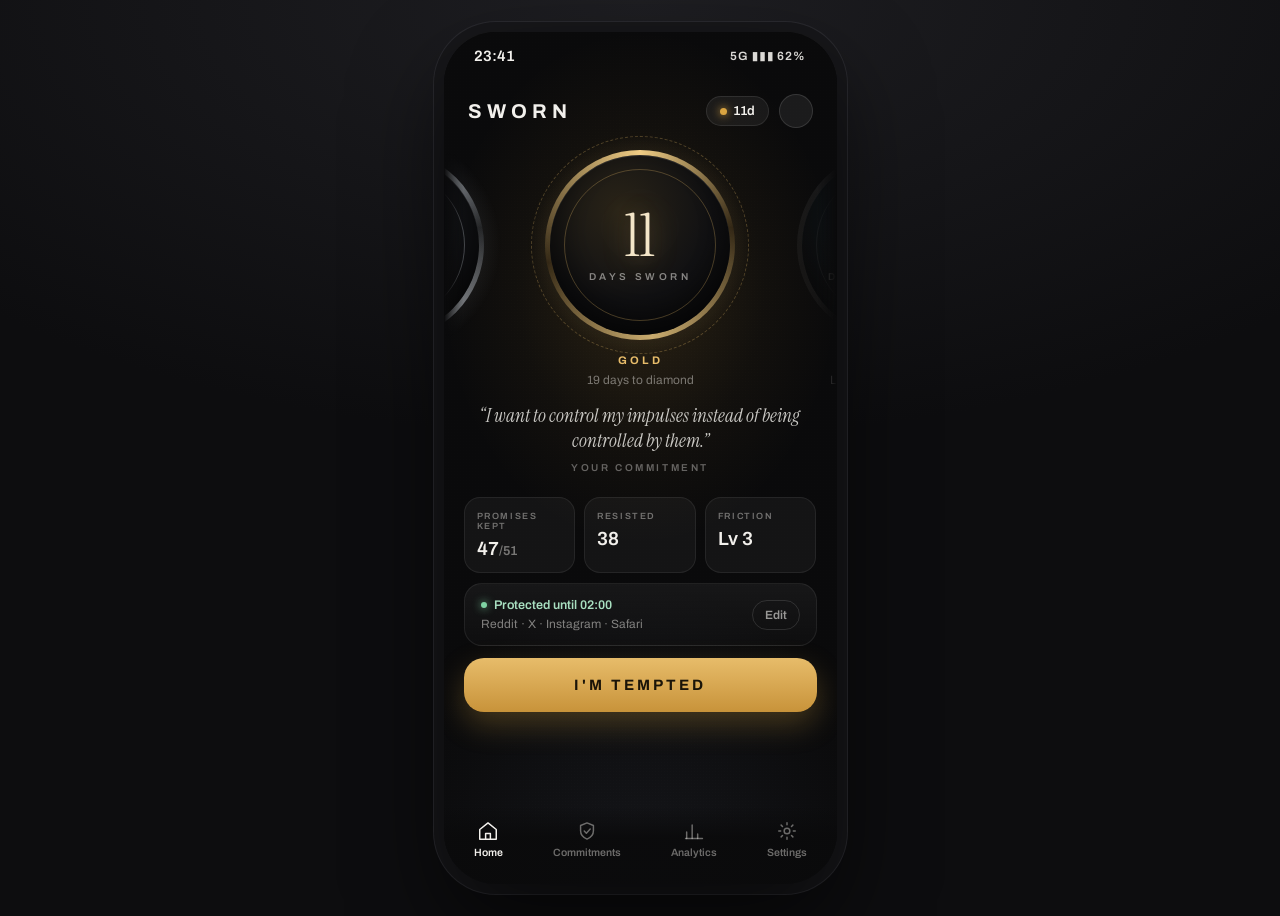
==== home.html @ b925a63e "Implement Sworn main app from Claude Design Ports "Sworn Home.dc.html" — home, commitments, analytic" ====
<!DOCTYPE html>
<html lang="en">
<head>
<meta charset="utf-8">
<meta name="viewport" content="width=device-width, initial-scale=1, viewport-fit=cover">
<title>Sworn</title>
<link rel="preconnect" href="https://fonts.googleapis.com">
<link rel="preconnect" href="https://fonts.gstatic.com" crossorigin>
<link href="https://fonts.googleapis.com/css2?family=Archivo:wght@400;500;600;700&family=Instrument+Serif:ital@0;1&display=swap" rel="stylesheet">
<link rel="stylesheet" href="styles.css">
<link rel="stylesheet" href="home.css">
</head>
<body>

<div class="stage">
  <div class="phone" id="phone">
    <div class="phone__glow" id="glow"></div>
    <div class="phone__noise"></div>

    <div class="statusbar">
      <span>23:41</span>
      <span class="statusbar__right">5G ▮▮▮ 62%</span>
    </div>

    <div id="screen"></div>
    <div id="nav"></div>
    <div id="layer"></div>
  </div>
</div>

<script src="home.js"></script>
</body>
</html>
---- styles.css ----
/* Sworn — onboarding
   Design tokens and components ported from "Sworn Onboarding.dc.html". */

:root {
  --bg: #0a0a0b;
  --ink: #f2f0ec;
  --gold: #d9a441;
  --gold-lt: #e7bc6a;
  --gold-dk: #c8933a;
  --cream: #f4e6c8;
  --on-gold: #1a1408;
  --gold-grad: linear-gradient(180deg, #e7bc6a, #c8933a);
  --serif: 'Instrument Serif', Georgia, serif;
  --line: rgba(255, 255, 255, .1);
  --surface: rgba(255, 255, 255, .042);
  --surface-bd: rgba(255, 255, 255, .075);
}

* { box-sizing: border-box; }

body {
  margin: 0;
  background: #141416;
  font-family: Archivo, system-ui, sans-serif;
  -webkit-font-smoothing: antialiased;
}

a { color: var(--gold); }
a:hover { color: var(--gold-lt); }

@keyframes rise {
  from { opacity: 0; transform: translateY(12px); }
  to   { opacity: 1; transform: none; }
}
@keyframes floaty {
  0%, 100% { transform: translateY(0); }
  50%      { transform: translateY(-10px); }
}

.anim-rise      { animation: rise .4s ease both; }
.anim-rise-fast { animation: rise .35s ease both; }

@media (prefers-reduced-motion: reduce) {
  *, *::before, *::after {
    animation-duration: .01ms !important;
    animation-iteration-count: 1 !important;
    transition-duration: .01ms !important;
  }
}

/* Selectable controls are real buttons — strip the UA chrome, keep the design. */
.opt, .age, .pickrow, .goal, .plan, .skip, .notlater,
.back-circle, .chrome__back, .slide__dot {
  font-family: inherit;
  font-size: inherit;
  color: inherit;
  margin: 0;
  -webkit-appearance: none;
  appearance: none;
  text-align: left;
}

:focus-visible {
  outline: 2px solid var(--gold-lt);
  outline-offset: 3px;
}

/* ---------------------------------------------------------------- shell */

.stage {
  min-height: 100vh;
  display: flex;
  align-items: center;
  justify-content: center;
  padding: 32px;
  background: radial-gradient(120% 80% at 50% 0%, #1e1e22 0%, #0d0d0f 60%);
}

.phone {
  position: relative;
  flex: 0 0 393px;
  width: 393px;
  height: 852px;
  border-radius: 52px;
  overflow: hidden;
  background: var(--bg);
  box-shadow: 0 40px 90px rgba(0, 0, 0, .6), 0 0 0 10px #17171a, 0 0 0 11px #2a2a2f;
  color: var(--ink);
}

.phone__glow {
  position: absolute;
  inset: 0;
  background: radial-gradient(80% 40% at 50% 0%, rgba(217, 164, 65, .13) 0%, rgba(0, 0, 0, 0) 68%), var(--bg);
}

/* On a real phone the drawn bezel is a phone inside a phone, and the fixed
   852px frame overflows the viewport — so bottom-anchored CTAs fall below the
   fold. At phone widths, drop the bezel and let the app fill the screen. */
@media (max-width: 520px) {
  .stage {
    padding: 0;
    min-height: 100dvh;
    align-items: stretch;
    background: var(--bg);
  }
  .phone {
    flex: 1 1 auto;
    width: 100%;
    height: 100dvh;
    border-radius: 0;
    box-shadow: none;
  }
}

.phone__noise {
  position: absolute;
  inset: 0;
  opacity: .5;
  background-image: radial-gradient(rgba(255, 255, 255, .14) 1px, rgba(0, 0, 0, 0) 1px);
  background-size: 3px 3px;
  mix-blend-mode: overlay;
}

.statusbar {
  position: relative;
  display: flex;
  justify-content: space-between;
  align-items: center;
  padding: 16px 30px 0;
  font-size: 15px;
  font-weight: 600;
  letter-spacing: .2px;
}

.statusbar__right {
  display: flex;
  gap: 6px;
  align-items: center;
  opacity: .9;
  font-size: 12px;
  letter-spacing: 1px;
}

/* Every screen lays itself out against the phone frame. */
.screen {
  position: absolute;
  left: 0;
  right: 0;
  bottom: 0;
}

.scroll {
  position: absolute;
  left: 0;
  right: 0;
  overflow-y: auto;
  scrollbar-width: none;
  padding: 0 22px;
}
.scroll::-webkit-scrollbar { display: none; }

/* ---------------------------------------------------------------- quiz chrome */

.chrome {
  position: relative;
  padding: 18px 22px 0;
  display: flex;
  align-items: center;
  gap: 14px;
}

.chrome__back {
  cursor: pointer;
  display: flex;
  align-items: center;
  background: none;
  border: 0;
  padding: 0;
}

.progress {
  flex: 1;
  height: 7px;
  border-radius: 99px;
  background: rgba(255, 255, 255, .07);
  border: 1px solid rgba(255, 255, 255, .06);
  overflow: hidden;
}

.progress__fill {
  height: 100%;
  border-radius: 99px;
  background: linear-gradient(90deg, var(--gold-dk), var(--gold-lt));
  box-shadow: 0 0 14px rgba(217, 164, 65, .5);
  transition: width .25s ease;
}

.lang {
  padding: 6px 11px;
  border-radius: 999px;
  background: rgba(255, 255, 255, .06);
  border: 1px solid var(--line);
  font-size: 12px;
  font-weight: 700;
  letter-spacing: 1.4px;
}

/* ---------------------------------------------------------------- shared bits */

.back-circle {
  width: 38px;
  height: 38px;
  flex: 0 0 38px;
  border-radius: 50%;
  background: rgba(255, 255, 255, .06);
  border: 1px solid var(--line);
  display: flex;
  align-items: center;
  justify-content: center;
  cursor: pointer;
}

.topbar {
  display: flex;
  align-items: center;
  gap: 14px;
}

.topbar__title {
  flex: 1;
  text-align: center;
  margin-right: 38px;
  font-weight: 700;
}

.eyebrow {
  text-align: center;
  font-size: 26px;
  font-weight: 700;
  letter-spacing: 4.6px;
  line-height: 1;
}

.serif { font-family: var(--serif); }

.cta {
  width: 100%;
  border: 0;
  cursor: pointer;
  padding: 19px;
  border-radius: 999px;
  background: var(--gold-grad);
  color: var(--on-gold);
  font-family: Archivo, sans-serif;
  font-size: 14.5px;
  font-weight: 700;
  letter-spacing: 2.8px;
}
.cta:hover { filter: brightness(1.06); }
.cta--glow { box-shadow: 0 14px 34px rgba(217, 164, 65, .28); }
.cta--muted { background: rgba(217, 164, 65, .16); color: rgba(242, 240, 236, .4); }
.cta--cream { background: var(--cream); color: var(--on-gold); }
.cta--cream:hover { filter: brightness(1.04); }

.footer-bar {
  position: absolute;
  left: 0;
  right: 0;
  bottom: 0;
  padding: 12px 22px 24px;
  background: linear-gradient(180deg, rgba(10, 10, 11, 0), rgba(10, 10, 11, .95) 40%);
}

.card {
  border-radius: 20px;
  background: var(--surface);
  border: 1px solid var(--surface-bd);
}

.field {
  width: 100%;
  display: block;
  padding: 17px 18px;
  border-radius: 16px;
  background: rgba(255, 255, 255, .045);
  border: 1px solid var(--line);
  font-family: Archivo, sans-serif;
  font-size: 15px;
  color: var(--ink);
  outline: none;
}
.field::placeholder { color: rgba(242, 240, 236, .35); }
.field:focus { border-color: rgba(217, 164, 65, .5); }

.field--pill {
  padding: 19px 22px;
  border-radius: 999px;
  background: rgba(255, 255, 255, .04);
}

.field-label {
  font-size: 12.5px;
  color: rgba(242, 240, 236, .45);
}

/* ---------------------------------------------------------------- question */

.q {
  top: 104px;
  display: flex;
  flex-direction: column;
  padding: 0 22px 26px;
}

.q__text {
  margin-top: 24px;
  text-align: center;
  font-family: var(--serif);
  font-size: 26px;
  line-height: 1.25;
  color: rgba(242, 240, 236, .9);
  text-wrap: pretty;
}

.q__options {
  margin-top: 30px;
  display: flex;
  flex-direction: column;
  gap: 12px;
}

.opt {
  display: flex;
  align-items: center;
  gap: 14px;
  padding: 14px 16px;
  border-radius: 999px;
  cursor: pointer;
  background: rgba(255, 255, 255, .045);
  border: 1px solid rgba(255, 255, 255, .09);
}
.opt:hover { filter: brightness(1.15); }

.opt__n {
  width: 30px;
  height: 30px;
  flex: 0 0 30px;
  border-radius: 50%;
  display: flex;
  align-items: center;
  justify-content: center;
  font-size: 12.5px;
  font-weight: 700;
  background: rgba(217, 164, 65, .22);
  color: var(--gold-lt);
}

.opt__label {
  font-size: 15px;
  font-weight: 500;
}

.opt.is-on {
  background: rgba(217, 164, 65, .16);
  border-color: rgba(217, 164, 65, .55);
}
.opt.is-on .opt__label { color: var(--cream); }
.opt.is-on .opt__n {
  background: var(--gold-grad);
  color: var(--on-gold);
}

.skip {
  margin-top: auto;
  width: 100%;
  text-align: center;
  font-size: 14px;
  font-weight: 600;
  color: rgba(242, 240, 236, .34);
  cursor: pointer;
  background: none;
  border: 0;
  padding: 0;
}

/* ---------------------------------------------------------------- finally */

.finally { top: 104px; display: flex; flex-direction: column; padding: 0 22px 30px; }

.ages {
  margin-top: 10px;
  display: flex;
  flex-wrap: wrap;
  gap: 10px;
}

.age {
  padding: 14px 20px;
  border-radius: 14px;
  cursor: pointer;
  font-size: 15px;
  font-weight: 600;
  background: rgba(255, 255, 255, .045);
  border: 1px solid var(--line);
  color: var(--ink);
}
.age.is-on {
  background: rgba(217, 164, 65, .18);
  border-color: rgba(217, 164, 65, .55);
  color: var(--cream);
}

/* ---------------------------------------------------------------- calculating */

.calc {
  top: 0;
  display: flex;
  flex-direction: column;
  align-items: center;
  justify-content: center;
  padding: 0 30px;
}

.ring {
  position: relative;
  width: 210px;
  height: 210px;
  margin-top: -40px;
  border-radius: 50%;
  display: flex;
  align-items: center;
  justify-content: center;
  box-shadow: 0 0 70px rgba(217, 164, 65, .25);
}

.ring__hole {
  position: absolute;
  inset: 12px;
  border-radius: 50%;
  background: var(--bg);
}

.ring__pct {
  position: relative;
  font-family: var(--serif);
  font-size: 62px;
  color: var(--cream);
}

/* ---------------------------------------------------------------- analysis */

.analysis { top: 56px; display: flex; flex-direction: column; padding: 0 22px 28px; }

.check-badge {
  border-radius: 50%;
  background: var(--gold-grad);
  display: flex;
  align-items: center;
  justify-content: center;
}

.bars {
  margin-top: 20px;
  display: flex;
  align-items: flex-end;
  justify-content: center;
  gap: 26px;
}

.bar-col {
  display: flex;
  flex-direction: column;
  align-items: center;
  gap: 10px;
}

.bar-you {
  width: 86px;
  height: 152px;
  border-radius: 16px;
  background: linear-gradient(180deg, #f0cd85, #b8802b);
  display: flex;
  justify-content: center;
  padding-top: 12px;
  font-size: 25px;
  font-weight: 700;
  color: var(--on-gold);
}

.bar-avg {
  width: 86px;
  height: 152px;
  border-radius: 16px;
  background: rgba(255, 255, 255, .05);
  border: 1px solid rgba(255, 255, 255, .08);
  display: flex;
  align-items: flex-end;
}

.bar-avg__fill {
  width: 100%;
  height: 95px;
  border-radius: 15px;
  background: rgba(217, 164, 65, .28);
  border: 1px solid rgba(217, 164, 65, .35);
  display: flex;
  justify-content: center;
  padding-top: 10px;
  font-size: 23px;
  font-weight: 700;
  color: var(--cream);
}

.bar-label { font-size: 12.5px; font-weight: 600; }
.bar-label--dim { color: rgba(242, 240, 236, .6); }

/* ---------------------------------------------------------------- symptoms */

.symptoms { top: 56px; }

.banner {
  padding: 17px;
  border-radius: 20px;
  background: var(--gold-grad);
  color: var(--on-gold);
  font-size: 15.5px;
  font-weight: 600;
  line-height: 1.35;
  text-wrap: pretty;
}

.group-name {
  margin-top: 20px;
  font-size: 13px;
  font-weight: 700;
  letter-spacing: 2.4px;
  color: rgba(242, 240, 236, .55);
}

.group-items {
  margin-top: 11px;
  display: flex;
  flex-direction: column;
  gap: 10px;
}

.pickrow {
  display: flex;
  align-items: center;
  gap: 13px;
  padding: 14px 16px;
  border-radius: 22px;
  cursor: pointer;
  background: rgba(255, 255, 255, .04);
  border: 1px solid rgba(255, 255, 255, .085);
  color: rgba(242, 240, 236, .92);
}
.pickrow.is-on {
  background: rgba(217, 164, 65, .14);
  border-color: rgba(217, 164, 65, .5);
  color: var(--cream);
}

.dot {
  width: 22px;
  height: 22px;
  flex: 0 0 22px;
  border-radius: 50%;
  border: 1.6px solid rgba(255, 255, 255, .28);
  background: transparent;
}
.pickrow.is-on .dot,
.goal.is-on .dot {
  border-color: var(--gold-lt);
  background: var(--gold-lt);
}

.pickrow__label { font-size: 14.5px; line-height: 1.3; }

/* ---------------------------------------------------------------- slides */

.slide {
  top: 52px;
  display: flex;
  flex-direction: column;
  align-items: center;
  padding: 0 26px 28px;
}

.slide__bars { display: flex; gap: 7px; align-items: center; }
.slide__bar { height: 6px; border-radius: 99px; transition: width .3s ease; }

.wordmark { font-size: 15px; font-weight: 700; letter-spacing: 6px; }

.orb {
  margin-top: 44px;
  width: 186px;
  height: 186px;
  border-radius: 50%;
  display: flex;
  align-items: center;
  justify-content: center;
  border: 1px solid rgba(217, 164, 65, .28);
  animation: floaty 6s ease-in-out infinite;
}

.orb__glyph {
  font-size: 58px;
  font-weight: 700;
  letter-spacing: -2px;
  color: rgba(244, 230, 200, .9);
}

.slide__title {
  margin-top: 44px;
  text-align: center;
  font-size: 24px;
  font-weight: 700;
  letter-spacing: 3.4px;
  line-height: 1.2;
}

.slide__body {
  margin-top: 16px;
  text-align: center;
  font-family: var(--serif);
  font-size: 20px;
  line-height: 1.4;
  color: rgba(242, 240, 236, .62);
  text-wrap: pretty;
}

.press {
  margin-top: 22px;
  display: flex;
  gap: 18px;
  align-items: center;
  font-size: 12px;
  font-weight: 700;
  letter-spacing: 1.6px;
  color: rgba(242, 240, 236, .4);
}

.slide__dots { margin-top: auto; display: flex; gap: 8px; }
.slide__dot { width: 8px; height: 8px; border-radius: 50%; cursor: pointer; border: 0; padding: 0; }

/* ---------------------------------------------------------------- goals */

.goals { top: 56px; }

.goal {
  display: flex;
  align-items: center;
  gap: 14px;
  padding: 16px;
  border-radius: 22px;
  cursor: pointer;
  background: rgba(255, 255, 255, .035);
  border: 1px solid rgba(255, 255, 255, .08);
}
.goal.is-on { border-color: rgba(217, 164, 65, .4); }

.goal__icon {
  width: 36px;
  height: 36px;
  flex: 0 0 36px;
  border-radius: 50%;
  border: 1px solid rgba(255, 255, 255, .14);
}

.goal__label { flex: 1; font-size: 15px; font-weight: 600; line-height: 1.25; }

.goal .dot { width: 24px; height: 24px; flex: 0 0 24px; border-color: rgba(255, 255, 255, .25); }

/* ---------------------------------------------------------------- benefits */

.benefits { top: 56px; }

.quote-head {
  margin-top: 18px;
  display: flex;
  align-items: center;
  gap: 12px;
}

.avatar {
  width: 44px;
  height: 44px;
  border-radius: 50%;
  background: radial-gradient(circle at 38% 30%, #2a2418, #111113);
  border: 1px solid rgba(217, 164, 65, .4);
}

/* ---------------------------------------------------------------- path */

.path { top: 56px; display: flex; flex-direction: column; padding: 0 22px 28px; }

.legend {
  margin-top: 12px;
  display: flex;
  justify-content: center;
  gap: 20px;
  font-size: 13.5px;
  font-weight: 600;
}
.legend span { display: flex; align-items: center; gap: 7px; }
.legend .swatch { width: 8px; height: 8px; border-radius: 50%; }
.legend .dim { color: rgba(242, 240, 236, .5); }

/* ---------------------------------------------------------------- rating */

.rating { top: 56px; display: flex; flex-direction: column; padding: 0 22px 28px; }

.stars { display: flex; justify-content: center; gap: 6px; }

.facepile { display: flex; }
.facepile div {
  width: 30px;
  height: 30px;
  border-radius: 50%;
  border: 1.5px solid var(--bg);
}
.facepile div + div { margin-left: -10px; }

.reviews {
  margin-top: 22px;
  display: grid;
  grid-template-columns: 1fr 1fr;
  gap: 11px;
}

.review {
  padding: 14px;
  border-radius: 18px;
  background: var(--surface);
  border: 1px solid var(--surface-bd);
}

.review__initial {
  width: 26px;
  height: 26px;
  border-radius: 50%;
  background: rgba(217, 164, 65, .2);
  border: 1px solid rgba(217, 164, 65, .3);
  display: flex;
  align-items: center;
  justify-content: center;
  font-size: 11px;
  font-weight: 700;
  color: var(--gold-lt);
}

/* ---------------------------------------------------------------- referral / notify */

.referral { top: 56px; display: flex; flex-direction: column; padding: 0 22px 28px; }

.notify {
  top: 56px;
  display: flex;
  flex-direction: column;
  align-items: center;
  padding: 0 26px 28px;
}

.notlater {
  margin-top: 16px;
  font-size: 14px;
  font-weight: 600;
  color: rgba(242, 240, 236, .38);
  cursor: pointer;
  background: none;
  border: 0;
  padding: 0;
}

/* ---------------------------------------------------------------- plan ready */

.ready__bg {
  position: absolute;
  inset: 0;
  background: radial-gradient(90% 55% at 50% 12%, rgba(217, 164, 65, .22) 0%, rgba(10, 10, 11, .97) 62%), var(--bg);
}

.ready {
  top: 56px;
  display: flex;
  flex-direction: column;
  align-items: center;
  padding: 0 26px 26px;
}

.date-pill {
  margin-top: 14px;
  padding: 15px 34px;
  border-radius: 999px;
  background: var(--cream);
  color: var(--on-gold);
  font-size: 21px;
  font-weight: 700;
}

.rule { margin-top: 30px; width: 120px; height: 1px; background: rgba(255, 255, 255, .14); }

/* ---------------------------------------------------------------- paywall */

.paywall { top: 44px; }

.planday {
  padding: 16px 18px;
  border-radius: 20px;
  background: rgba(255, 255, 255, .04);
  border: 1px solid rgba(217, 164, 65, .28);
  box-shadow: 0 0 22px rgba(217, 164, 65, .09);
}

.sheet {
  position: absolute;
  left: 0;
  right: 0;
  bottom: 0;
  height: 342px;
  border-radius: 30px 30px 0 0;
  background: #f6f2ea;
  color: #141310;
  padding: 22px 22px 24px;
  box-shadow: 0 -20px 50px rgba(0, 0, 0, .5);
}

.sale {
  margin-top: 14px;
  padding: 12px 16px;
  border-radius: 14px;
  background: rgba(200, 147, 58, .12);
  display: flex;
  align-items: center;
  justify-content: space-between;
  font-size: 13.5px;
  font-weight: 700;
  color: #8a5f1c;
}

.plan {
  margin-top: 11px;
  padding: 15px 16px;
  border-radius: 16px;
  cursor: pointer;
  display: flex;
  align-items: center;
  justify-content: space-between;
  background: #fff;
  border: 1.6px solid #e2dcd0;
}
.plan.is-on { border-color: #8a5f1c; }

.plan__radio {
  width: 22px;
  height: 22px;
  border-radius: 50%;
  border: 1.6px solid #c4bdaf;
  display: flex;
  align-items: center;
  justify-content: center;
}
.plan__radio i {
  width: 11px;
  height: 11px;
  border-radius: 50%;
  background: transparent;
}
.plan.is-on .plan__radio { border-color: #8a5f1c; }
.plan.is-on .plan__radio i { background: #8a5f1c; }

.plan__note { margin-top: 2px; font-size: 12px; color: #7c766c; }

.cta--dark {
  background: linear-gradient(180deg, #2a2418, #141310);
  color: var(--cream);
  padding: 18px;
  font-size: 14.5px;
  letter-spacing: 2.4px;
}
.cta--dark:hover { filter: brightness(1.12); }
---- home.css ----
/* Sworn — main app (home, commitments, analytics, settings).
   Ported from the Claude Design source "Sworn Home.dc.html".
   Shares tokens and the phone frame with styles.css. */

@keyframes sealbreath {
  0%, 100% { transform: scale(1); opacity: .85; }
  50%      { transform: scale(1.06); opacity: 1; }
}
@keyframes sealspin { to { transform: rotate(360deg); } }

/* Buttons used as rows/tiles — strip UA chrome, keep the design. */
.navbtn, .seal-card, .oath__head, .switch, .fab, .rangetab,
.row, .night, .sheet__cancel, .oath-break, .ghost {
  font-family: inherit;
  font-size: inherit;
  color: inherit;
  margin: 0;
  -webkit-appearance: none;
  appearance: none;
  text-align: left;
}

/* Each tab paints its own ambient backdrop. */
.phone__glow[data-tab="home"] {
  background:
    radial-gradient(70% 42% at 50% 30%, rgba(217, 164, 65, .16) 0%, rgba(217, 164, 65, .04) 45%, rgba(0, 0, 0, 0) 72%),
    radial-gradient(90% 50% at 50% 100%, rgba(120, 130, 160, .10) 0%, rgba(0, 0, 0, 0) 70%),
    var(--bg);
}
.phone__glow[data-tab="analytics"] {
  background:
    radial-gradient(70% 34% at 50% 6%, rgba(217, 164, 65, .13) 0%, rgba(217, 164, 65, .03) 48%, rgba(0, 0, 0, 0) 74%),
    radial-gradient(90% 50% at 50% 100%, rgba(120, 130, 160, .09) 0%, rgba(0, 0, 0, 0) 70%),
    var(--bg);
}
.phone__glow[data-tab="commitments"] {
  background: radial-gradient(70% 34% at 50% 4%, rgba(217, 164, 65, .13) 0%, rgba(217, 164, 65, .03) 48%, rgba(0, 0, 0, 0) 74%), var(--bg);
}
.phone__glow[data-tab="settings"] {
  background: radial-gradient(70% 30% at 50% 2%, rgba(217, 164, 65, .11) 0%, rgba(0, 0, 0, 0) 70%), var(--bg);
}

/* ---------------------------------------------------------------- bottom nav */

.nav {
  position: absolute;
  left: 0;
  right: 0;
  bottom: 0;
  padding: 14px 30px 26px;
  display: flex;
  justify-content: space-between;
  background: linear-gradient(180deg, rgba(10, 10, 11, 0), rgba(10, 10, 11, .92) 40%);
  z-index: 2;
}

.navbtn {
  display: flex;
  flex-direction: column;
  align-items: center;
  gap: 5px;
  font-size: 10.5px;
  font-weight: 600;
  color: rgba(242, 240, 236, .42);
  background: none;
  border: 0;
  padding: 0;
  cursor: pointer;
}
.navbtn.is-on { color: var(--ink); }

/* ---------------------------------------------------------------- home header */

.apphead {
  position: relative;
  display: flex;
  justify-content: space-between;
  align-items: center;
  padding: 18px 24px 0;
}

.apphead__mark { font-size: 20px; font-weight: 700; letter-spacing: 5px; }

.streak {
  display: flex;
  align-items: center;
  gap: 6px;
  padding: 7px 13px;
  border-radius: 999px;
  background: rgba(255, 255, 255, .06);
  border: 1px solid rgba(255, 255, 255, .09);
  font-size: 13px;
  font-weight: 600;
}
.streak i {
  width: 7px;
  height: 7px;
  border-radius: 50%;
  background: var(--gold);
  box-shadow: 0 0 8px var(--gold);
}

.avatar-sm {
  width: 34px;
  height: 34px;
  border-radius: 50%;
  background: rgba(255, 255, 255, .07);
  border: 1px solid rgba(255, 255, 255, .12);
}

/* ---------------------------------------------------------------- seal carousel */

.rail-wrap {
  position: relative;
  margin-top: -8px;
  mask-image: linear-gradient(90deg, rgba(0, 0, 0, 0) 0%, #000 5%, #000 95%, rgba(0, 0, 0, 0) 100%);
  -webkit-mask-image: linear-gradient(90deg, rgba(0, 0, 0, 0) 0%, #000 5%, #000 95%, rgba(0, 0, 0, 0) 100%);
}

.rail {
  display: flex;
  overflow-x: auto;
  scroll-snap-type: x mandatory;
  scrollbar-width: none;
  padding: 30px 18% 2px;
}
.rail::-webkit-scrollbar { display: none; }

.seal-card {
  flex: 0 0 100%;
  scroll-snap-align: center;
  display: flex;
  flex-direction: column;
  align-items: center;
  background: none;
  border: 0;
  padding: 0;
  cursor: pointer;
}

.seal {
  position: relative;
  width: 190px;
  height: 190px;
  display: flex;
  align-items: center;
  justify-content: center;
}

.seal__glow {
  position: absolute;
  inset: -22px;
  border-radius: 50%;
  animation: sealbreath 5.5s ease-in-out infinite;
}

.seal__ring {
  position: absolute;
  inset: 0;
  border-radius: 50%;
  filter: blur(.4px);
}

.seal__orbit {
  position: absolute;
  inset: -14px;
  border-radius: 50%;
  border: 1px dashed;
}

.seal__core {
  position: absolute;
  inset: 5px;
  border-radius: 50%;
  box-shadow: inset 0 1px 0 rgba(255, 255, 255, .10), inset 0 -18px 40px rgba(0, 0, 0, .7);
}

.seal__facets {
  position: absolute;
  inset: 14px;
  border-radius: 50%;
  background: conic-gradient(from 20deg, rgba(255, 255, 255, .14), rgba(255, 255, 255, 0) 18%, rgba(255, 255, 255, .12) 36%, rgba(255, 255, 255, 0) 54%, rgba(255, 255, 255, .14) 72%, rgba(255, 255, 255, 0) 90%);
  mix-blend-mode: screen;
}

.seal__hairline {
  position: absolute;
  inset: 19px;
  border-radius: 50%;
  border: 1px solid;
}

.seal__rainbow {
  position: absolute;
  inset: -40px;
  border-radius: 50%;
  background: conic-gradient(from 0deg, #ff5f6d, #ffc371, #7ee8a1, #5fd0ff, #a98bff, #ff5f6d);
  filter: blur(26px);
  opacity: .5;
  animation: sealspin 14s linear infinite;
}

.seal__label { position: relative; text-align: center; }

.seal__big {
  font-family: var(--serif);
  font-size: 60px;
  line-height: .9;
}

.seal__caption {
  margin-top: 8px;
  font-size: 10px;
  letter-spacing: 3.4px;
  color: rgba(242, 240, 236, .52);
  font-weight: 600;
}

.seal__name {
  margin-top: 14px;
  font-size: 11px;
  letter-spacing: 3px;
  font-weight: 700;
}

.seal__sub { margin-top: 7px; font-size: 12px; color: rgba(242, 240, 236, .45); }

.vow {
  margin-top: 14px;
  padding: 0 30px;
  font-family: var(--serif);
  font-style: italic;
  font-size: 19px;
  color: rgba(242, 240, 236, .82);
  text-align: center;
  text-wrap: pretty;
}

.vow__label {
  margin-top: 9px;
  font-size: 10px;
  letter-spacing: 2.6px;
  color: rgba(242, 240, 236, .38);
  font-weight: 600;
  text-align: center;
}

/* ---------------------------------------------------------------- home body */

.metrics {
  position: relative;
  margin: 24px 20px 0;
  display: grid;
  grid-template-columns: 1fr 1fr 1fr;
  gap: 9px;
}

.metric {
  padding: 13px 12px;
  border-radius: 16px;
  background: rgba(255, 255, 255, .045);
  border: 1px solid var(--surface-bd);
}

.metric__label {
  font-size: 9px;
  letter-spacing: 1.6px;
  color: rgba(242, 240, 236, .42);
  font-weight: 600;
}

.metric__value { margin-top: 7px; font-size: 19px; font-weight: 600; }
.metric__value small { font-size: 13px; color: rgba(242, 240, 236, .45); }

.shield {
  position: relative;
  margin: 10px 20px 0;
  padding: 14px 16px;
  border-radius: 18px;
  background: linear-gradient(180deg, rgba(255, 255, 255, .055), rgba(255, 255, 255, .02));
  border: 1px solid var(--surface-bd);
  display: flex;
  align-items: center;
  justify-content: space-between;
  gap: 12px;
}

.shield__on {
  display: flex;
  align-items: center;
  gap: 7px;
  font-size: 12.5px;
  font-weight: 600;
  color: #a8dfc0;
}
.shield__on i {
  width: 6px;
  height: 6px;
  border-radius: 50%;
  background: #7fd3a3;
  box-shadow: 0 0 8px #7fd3a3;
}

.shield__apps { margin-top: 5px; font-size: 12px; color: rgba(242, 240, 236, .5); }

.ghost {
  font-size: 12px;
  font-weight: 600;
  color: rgba(242, 240, 236, .6);
  padding: 7px 12px;
  border-radius: 999px;
  border: 1px solid rgba(255, 255, 255, .12);
  background: none;
  cursor: pointer;
}

.tempted {
  width: 100%;
  border: 0;
  cursor: pointer;
  padding: 19px;
  border-radius: 20px;
  background: var(--gold-grad);
  color: var(--on-gold);
  font-family: Archivo, sans-serif;
  font-size: 15px;
  font-weight: 700;
  letter-spacing: 3px;
  box-shadow: 0 12px 30px rgba(217, 164, 65, .28);
}
.tempted:hover { filter: brightness(1.06); }
.tempted:active { transform: translateY(1px); }

/* ---------------------------------------------------------------- intervention */

.intervene {
  position: absolute;
  inset: 0;
  background: radial-gradient(90% 55% at 50% 22%, #1a1712 0%, #08080a 65%);
  display: flex;
  flex-direction: column;
  align-items: center;
  padding: 74px 30px 34px;
  animation: rise .35s ease both;
  z-index: 5;
}

.intervene__eyebrow {
  font-size: 10px;
  letter-spacing: 3.4px;
  color: rgba(242, 240, 236, .45);
  font-weight: 600;
}

.count {
  position: relative;
  width: 168px;
  height: 168px;
  border-radius: 50%;
  display: flex;
  align-items: center;
  justify-content: center;
  box-shadow: 0 0 60px rgba(217, 164, 65, .22);
}
.count__hole { position: absolute; inset: 7px; border-radius: 50%; background: var(--bg); }
.count__n { position: relative; font-family: var(--serif); font-size: 62px; color: var(--cream); }

.phase {
  margin-top: 34px;
  font-size: 13px;
  letter-spacing: 2.4px;
  font-weight: 600;
  color: var(--gold);
}

.phase__body {
  margin-top: 14px;
  font-family: var(--serif);
  font-size: 26px;
  line-height: 1.28;
  text-align: center;
  color: var(--ink);
  text-wrap: pretty;
}

/* ---------------------------------------------------------------- analytics */

.page-head {
  position: relative;
  display: flex;
  justify-content: space-between;
  align-items: flex-end;
  padding: 20px 24px 0;
}

.eyebrow-sm {
  font-size: 10px;
  letter-spacing: 3.2px;
  color: rgba(242, 240, 236, .4);
  font-weight: 600;
}

.page-title {
  margin-top: 7px;
  font-family: var(--serif);
  font-size: 31px;
  line-height: 1;
}

.ranges {
  position: relative;
  margin: 18px 20px 0;
  display: grid;
  grid-template-columns: repeat(4, 1fr);
  gap: 4px;
  padding: 4px;
  border-radius: 14px;
  background: rgba(255, 255, 255, .05);
  border: 1px solid var(--surface-bd);
  font-size: 12px;
  font-weight: 600;
}

.rangetab {
  padding: 9px 0;
  text-align: center;
  border-radius: 10px;
  cursor: pointer;
  background: transparent;
  border: 0;
  color: rgba(242, 240, 236, .5);
}
.rangetab.is-on { background: rgba(217, 164, 65, .9); color: var(--on-gold); }

.panel {
  position: relative;
  margin: 14px 20px 0;
  padding: 18px 18px 12px;
  border-radius: 22px;
  background: linear-gradient(180deg, rgba(255, 255, 255, .055), rgba(255, 255, 255, .018));
  border: 1px solid rgba(255, 255, 255, .08);
}

.hero-pct {
  font-family: var(--serif);
  font-size: 46px;
  line-height: .9;
  color: var(--cream);
}
.hero-pct small { font-size: 24px; }

.delta { font-size: 12px; font-weight: 600; color: #7fd3a3; }

.chart { display: flex; align-items: flex-end; height: 96px; }
.chart div { flex: 1; border-radius: 3px; }

.hours { display: flex; align-items: flex-end; gap: 3px; height: 54px; }
.hours div { flex: 1; border-radius: 2px; }

.hour-axis {
  margin-top: 9px;
  display: flex;
  justify-content: space-between;
  font-size: 9.5px;
  color: rgba(242, 240, 236, .32);
  letter-spacing: 1px;
  font-weight: 600;
}

.card-flat {
  position: relative;
  margin: 12px 20px 0;
  padding: 16px 18px;
  border-radius: 20px;
  background: rgba(255, 255, 255, .04);
  border: 1px solid var(--surface-bd);
}

.trigger {
  display: flex;
  align-items: center;
  gap: 12px;
  padding: 13px 0;
  border-bottom: 1px solid rgba(255, 255, 255, .055);
}
.trigger:last-child { border-bottom: 0; }

.trigger__icon {
  width: 30px;
  height: 30px;
  border-radius: 9px;
  background: rgba(217, 164, 65, .14);
  border: 1px solid rgba(217, 164, 65, .22);
}

.trigger__bar {
  margin-top: 3px;
  height: 4px;
  border-radius: 99px;
  background: rgba(255, 255, 255, .07);
}
.trigger__bar i { display: block; height: 4px; border-radius: 99px; background: var(--gold); }

/* ---------------------------------------------------------------- commitments */

.big-title {
  font-family: var(--serif);
  font-size: 38px;
  line-height: 1;
}

.nextlock {
  position: relative;
  margin: 20px 20px 0;
  padding: 22px 20px 0;
  border-radius: 22px;
  background: linear-gradient(180deg, rgba(217, 164, 65, .12), rgba(255, 255, 255, .03));
  border: 1px solid rgba(217, 164, 65, .22);
}

.nextlock__time {
  margin-top: 10px;
  text-align: center;
  font-family: var(--serif);
  font-size: 56px;
  line-height: 1;
  color: var(--cream);
  text-shadow: 0 2px 24px rgba(217, 164, 65, .3);
}

.nextlock__foot {
  margin-top: 18px;
  padding: 16px 2px;
  border-top: 1px solid rgba(255, 255, 255, .09);
  display: flex;
  align-items: center;
  gap: 13px;
}

.oath {
  position: relative;
  margin: 14px 20px 0;
  border-radius: 22px;
  background: rgba(255, 255, 255, .045);
  border: 1px solid var(--surface-bd);
  overflow: hidden;
}

.oath__head {
  width: 100%;
  padding: 15px 18px;
  display: flex;
  align-items: center;
  justify-content: space-between;
  border: 0;
  border-bottom: 1px solid rgba(255, 255, 255, .07);
  background: none;
  cursor: pointer;
  font-size: 14px;
  font-weight: 600;
}

.oath__body {
  padding: 15px 18px 17px;
  display: flex;
  align-items: flex-end;
  justify-content: space-between;
}

.oath__time {
  margin-top: 5px;
  font-family: var(--serif);
  font-size: 34px;
  line-height: 1;
}

.switch {
  width: 52px;
  height: 30px;
  flex: 0 0 52px;
  border-radius: 999px;
  cursor: pointer;
  padding: 3px;
  display: flex;
  justify-content: flex-start;
  background: rgba(255, 255, 255, .07);
  border: 1px solid rgba(255, 255, 255, .12);
}
.switch i {
  width: 24px;
  height: 24px;
  border-radius: 50%;
  background: rgba(242, 240, 236, .55);
}
.switch.is-on {
  justify-content: flex-end;
  background: var(--gold-grad);
  border-color: rgba(217, 164, 65, .5);
}
.switch.is-on i { background: var(--on-gold); }

.fab {
  position: absolute;
  right: 22px;
  bottom: 104px;
  width: 60px;
  height: 60px;
  border-radius: 50%;
  display: flex;
  align-items: center;
  justify-content: center;
  cursor: pointer;
  background: var(--gold-grad);
  box-shadow: 0 14px 32px rgba(217, 164, 65, .32);
  border: 0;
  padding: 0;
  z-index: 3;
}

/* ---------------------------------------------------------------- oath sheet */

.scrim { position: absolute; inset: 0; background: rgba(6, 6, 7, .62); z-index: 5; }

.sheet-full {
  position: absolute;
  left: 0;
  right: 0;
  top: 38px;
  bottom: 0;
  border-radius: 34px 34px 0 0;
  background: #111114;
  border-top: 1px solid var(--line);
  padding: 18px 20px;
  overflow-y: auto;
  scrollbar-width: none;
  animation: rise .3s ease both;
  z-index: 6;
}
.sheet-full::-webkit-scrollbar { display: none; }

.sheet__bar { display: flex; align-items: center; justify-content: space-between; }
.sheet__title { font-size: 14.5px; font-weight: 700; letter-spacing: .3px; }

.sheet__cancel {
  padding: 9px 17px;
  border-radius: 999px;
  cursor: pointer;
  background: rgba(255, 255, 255, .07);
  border: 1px solid rgba(255, 255, 255, .12);
  font-size: 13px;
  font-weight: 600;
  color: rgba(242, 240, 236, .8);
}

.tile {
  padding: 17px 18px;
  border-radius: 18px;
  background: rgba(255, 255, 255, .05);
  border: 1px solid rgba(255, 255, 255, .08);
  font-size: 14.5px;
}

.tile--row {
  display: flex;
  align-items: center;
  justify-content: space-between;
}

.tile__value {
  display: flex;
  align-items: center;
  gap: 8px;
  font-size: 14.5px;
  color: rgba(242, 240, 236, .55);
}
.tile__value span { color: rgba(242, 240, 236, .35); }

.nights { margin-top: 14px; display: flex; justify-content: space-between; gap: 6px; }

.night {
  width: 38px;
  height: 38px;
  border-radius: 50%;
  display: flex;
  align-items: center;
  justify-content: center;
  cursor: pointer;
  font-size: 12.5px;
  font-weight: 700;
  background: transparent;
  border: 1px solid rgba(255, 255, 255, .16);
  color: rgba(242, 240, 236, .5);
  padding: 0;
}
.night.is-on {
  background: rgba(217, 164, 65, .92);
  border-color: rgba(217, 164, 65, .92);
  color: var(--on-gold);
}

.oath-break {
  margin-top: 22px;
  width: 100%;
  padding: 17px;
  border-radius: 18px;
  background: rgba(214, 84, 74, .12);
  border: 1px solid rgba(214, 84, 74, .28);
  text-align: center;
  font-size: 14px;
  font-weight: 600;
  color: #e88178;
  cursor: pointer;
}

/* ---------------------------------------------------------------- settings */

.account {
  margin: 20px 20px 0;
  padding: 16px 18px;
  border-radius: 22px;
  background: linear-gradient(180deg, rgba(217, 164, 65, .12), rgba(255, 255, 255, .03));
  border: 1px solid rgba(217, 164, 65, .22);
  display: flex;
  align-items: center;
  gap: 14px;
  cursor: pointer;
  width: calc(100% - 40px);
}

.account__ring {
  width: 52px;
  height: 52px;
  flex: 0 0 52px;
  border-radius: 50%;
  background: radial-gradient(circle at 38% 30%, #2a2418 0%, #121214 70%);
  border: 1px solid rgba(217, 164, 65, .35);
  display: flex;
  align-items: center;
  justify-content: center;
}

.group-label {
  margin: 26px 26px 0;
  font-size: 9.5px;
  letter-spacing: 2.4px;
  color: rgba(242, 240, 236, .34);
  font-weight: 600;
}

.group {
  margin: 12px 20px 0;
  border-radius: 20px;
  background: var(--surface);
  border: 1px solid rgba(255, 255, 255, .07);
  overflow: hidden;
}

.row {
  width: 100%;
  padding: 16px 18px;
  display: flex;
  align-items: center;
  justify-content: space-between;
  cursor: pointer;
  border: 0;
  border-bottom: 1px solid rgba(255, 255, 255, .065);
  background: none;
}
.row:last-child { border-bottom: 0; }

.row__left { display: flex; align-items: center; gap: 13px; }
.row__name { font-size: 14.5px; font-weight: 600; }

.row__value {
  display: flex;
  align-items: center;
  gap: 9px;
  font-size: 13.5px;
  color: rgba(242, 240, 236, .48);
}
.chev { color: rgba(242, 240, 236, .3); font-size: 17px; }
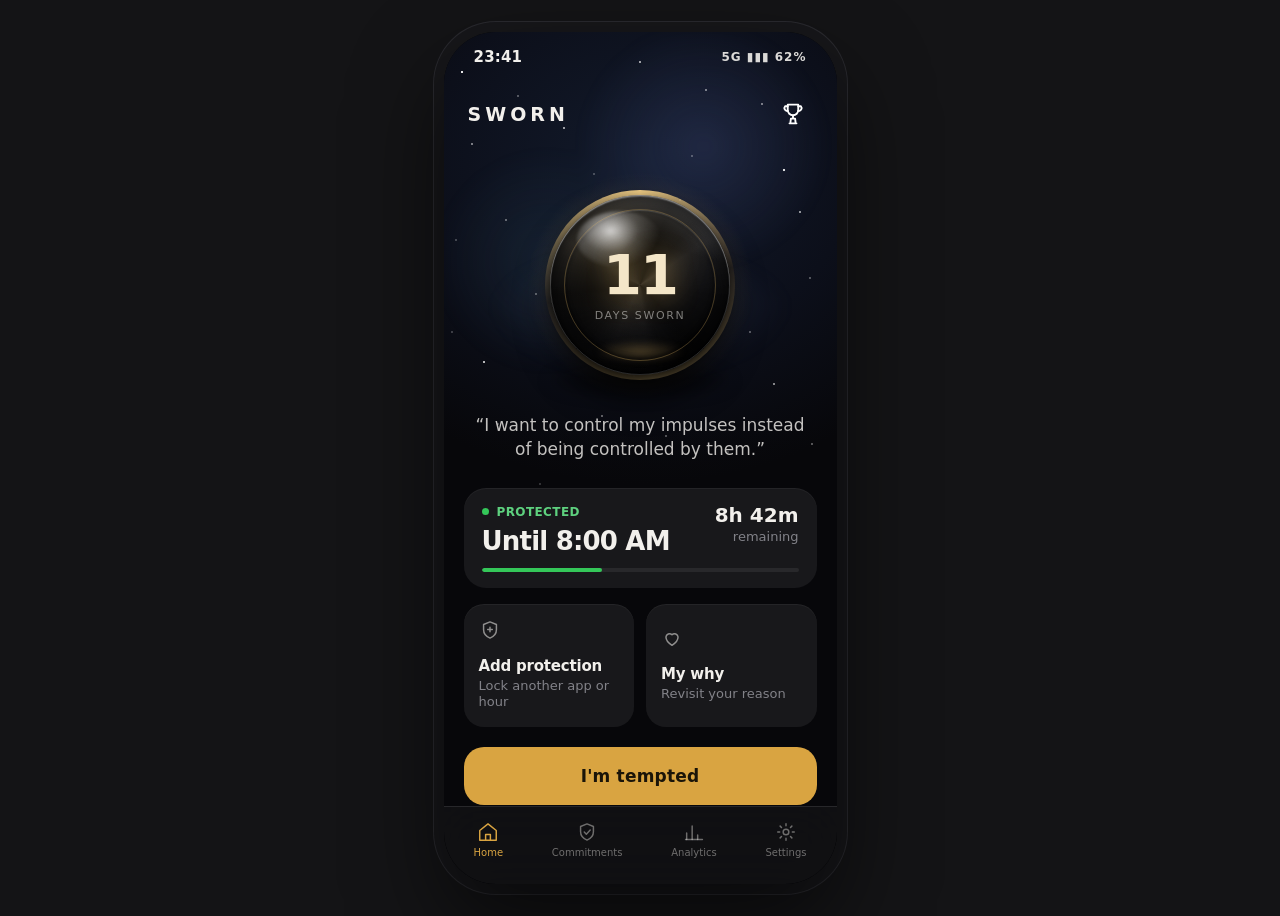
==== commit a0071666: "Update main app to the revised Claude Design Re-imports "Sworn Home.dc.html" after the design change" ====
--- a/home.html
+++ b/home.html
@@ -4,9 +4,6 @@
 <meta charset="utf-8">
 <meta name="viewport" content="width=device-width, initial-scale=1, viewport-fit=cover">
 <title>Sworn</title>
-<link rel="preconnect" href="https://fonts.googleapis.com">
-<link rel="preconnect" href="https://fonts.gstatic.com" crossorigin>
-<link href="https://fonts.googleapis.com/css2?family=Archivo:wght@400;500;600;700&family=Instrument+Serif:ital@0;1&display=swap" rel="stylesheet">
 <link rel="stylesheet" href="styles.css">
 <link rel="stylesheet" href="home.css">
 </head>
@@ -14,8 +11,7 @@
 
 <div class="stage">
   <div class="phone" id="phone">
-    <div class="phone__glow" id="glow"></div>
-    <div class="phone__noise"></div>
+    <div id="backdrop"></div>
 
     <div class="statusbar">
       <span>23:41</span>
--- a/home.css
+++ b/home.css
@@ -1,16 +1,36 @@
-/* Sworn — main app (home, commitments, analytics, settings).
+/* Sworn — main app (home, commitments, analytics, settings, achievements).
    Ported from the Claude Design source "Sworn Home.dc.html".
-   Shares tokens and the phone frame with styles.css. */
+   Shares the stage/phone frame with styles.css; everything else is local. */
+
+:root {
+  --sf: -apple-system, 'SF Pro Text', 'Helvetica Neue', system-ui, sans-serif;
+  --space: #07070a;
+  --card: #18181b;
+  --card-hi: #1d1d21;
+  --chip: #26262a;
+  --chip-2: #222226;
+  --sheet: #1c1c1e;
+  --hair: rgba(255, 255, 255, .09);
+  --green: #34c759;
+  --green-tx: #5ed17f;
+  --label: rgba(235, 235, 245, .5);
+  --label-dim: rgba(235, 235, 245, .45);
+  --label-faint: rgba(235, 235, 245, .32);
+}
+
+/* v2 drops the web fonts for the system stack. */
+body { font-family: var(--sf); }
+.stage { background: #141416; }
+.phone { color: var(--ink); }
 
 @keyframes sealbreath {
   0%, 100% { transform: scale(1); opacity: .85; }
   50%      { transform: scale(1.06); opacity: 1; }
 }
-@keyframes sealspin { to { transform: rotate(360deg); } }
-
-/* Buttons used as rows/tiles — strip UA chrome, keep the design. */
-.navbtn, .seal-card, .oath__head, .switch, .fab, .rangetab,
-.row, .night, .sheet__cancel, .oath-break, .ghost {
+
+/* Rows and tiles are buttons — strip UA chrome, keep the design. */
+.navbtn, .card, .tile, .row, .night, .rangetab, .switch, .icon-btn,
+.pill-btn, .sheet-btn, .oath__head, .seal-btn {
   font-family: inherit;
   font-size: inherit;
   color: inherit;
@@ -20,27 +40,118 @@
   text-align: left;
 }
 
-/* Each tab paints its own ambient backdrop. */
-.phone__glow[data-tab="home"] {
+/* ---------------------------------------------------------------- backdrop */
+
+#backdrop { position: absolute; inset: 0; }
+
+.bd-flat { position: absolute; inset: 0; background: var(--bg); }
+.bd-base { position: absolute; inset: 0; background: var(--space); }
+
+.bd-nebula {
+  position: absolute;
+  left: 0;
+  right: 0;
+  top: 0;
+  height: 520px;
+  background: radial-gradient(120% 78% at 50% 26%, #121a2b 0%, #0c0f1a 45%, #07070a 78%);
+}
+
+.bd-clouds {
+  position: absolute;
+  left: 0;
+  right: 0;
+  top: 0;
+  height: 520px;
   background:
-    radial-gradient(70% 42% at 50% 30%, rgba(217, 164, 65, .16) 0%, rgba(217, 164, 65, .04) 45%, rgba(0, 0, 0, 0) 72%),
-    radial-gradient(90% 50% at 50% 100%, rgba(120, 130, 160, .10) 0%, rgba(0, 0, 0, 0) 70%),
-    var(--bg);
-}
-.phone__glow[data-tab="analytics"] {
-  background:
-    radial-gradient(70% 34% at 50% 6%, rgba(217, 164, 65, .13) 0%, rgba(217, 164, 65, .03) 48%, rgba(0, 0, 0, 0) 74%),
-    radial-gradient(90% 50% at 50% 100%, rgba(120, 130, 160, .09) 0%, rgba(0, 0, 0, 0) 70%),
-    var(--bg);
-}
-.phone__glow[data-tab="commitments"] {
-  background: radial-gradient(70% 34% at 50% 4%, rgba(217, 164, 65, .13) 0%, rgba(217, 164, 65, .03) 48%, rgba(0, 0, 0, 0) 74%), var(--bg);
-}
-.phone__glow[data-tab="settings"] {
-  background: radial-gradient(70% 30% at 50% 2%, rgba(217, 164, 65, .11) 0%, rgba(0, 0, 0, 0) 70%), var(--bg);
-}
-
-/* ---------------------------------------------------------------- bottom nav */
+    radial-gradient(46% 34% at 66% 22%, rgba(94, 110, 180, .2) 0%, rgba(0, 0, 0, 0) 70%),
+    radial-gradient(40% 30% at 26% 44%, rgba(70, 120, 150, .14) 0%, rgba(0, 0, 0, 0) 72%);
+  filter: blur(6px);
+}
+
+.bd-stars-a, .bd-stars-b {
+  position: absolute;
+  left: 0;
+  right: 0;
+  top: 0;
+  height: 520px;
+  background-repeat: no-repeat;
+}
+
+.bd-stars-a {
+  background-image:
+    radial-gradient(1.4px 1.4px at 18px 40px, rgba(255,255,255,.9) 50%, rgba(0,0,0,0)),
+    radial-gradient(1.2px 1.2px at 120px 96px, rgba(255,255,255,.7) 50%, rgba(0,0,0,0)),
+    radial-gradient(1px 1px at 262px 58px, rgba(255,255,255,.75) 50%, rgba(0,0,0,0)),
+    radial-gradient(1.6px 1.6px at 340px 138px, rgba(255,255,255,.85) 50%, rgba(0,0,0,0)),
+    radial-gradient(1px 1px at 62px 188px, rgba(255,255,255,.6) 50%, rgba(0,0,0,0)),
+    radial-gradient(1.3px 1.3px at 208px 232px, rgba(255,255,255,.7) 50%, rgba(0,0,0,0)),
+    radial-gradient(1px 1px at 306px 300px, rgba(255,255,255,.55) 50%, rgba(0,0,0,0)),
+    radial-gradient(1.5px 1.5px at 40px 330px, rgba(255,255,255,.7) 50%, rgba(0,0,0,0)),
+    radial-gradient(1.1px 1.1px at 158px 384px, rgba(255,255,255,.5) 50%, rgba(0,0,0,0)),
+    radial-gradient(1px 1px at 284px 420px, rgba(255,255,255,.45) 50%, rgba(0,0,0,0)),
+    radial-gradient(1.2px 1.2px at 96px 452px, rgba(255,255,255,.4) 50%, rgba(0,0,0,0)),
+    radial-gradient(1px 1px at 366px 246px, rgba(255,255,255,.5) 50%, rgba(0,0,0,0));
+}
+
+.bd-stars-b {
+  background-image:
+    radial-gradient(1px 1px at 74px 64px, rgba(255,255,255,.5) 50%, rgba(0,0,0,0)),
+    radial-gradient(1.3px 1.3px at 196px 30px, rgba(255,255,255,.65) 50%, rgba(0,0,0,0)),
+    radial-gradient(1px 1px at 248px 124px, rgba(255,255,255,.45) 50%, rgba(0,0,0,0)),
+    radial-gradient(1.1px 1.1px at 318px 72px, rgba(255,255,255,.6) 50%, rgba(0,0,0,0)),
+    radial-gradient(1.2px 1.2px at 28px 112px, rgba(255,255,255,.55) 50%, rgba(0,0,0,0)),
+    radial-gradient(1px 1px at 150px 142px, rgba(255,255,255,.4) 50%, rgba(0,0,0,0)),
+    radial-gradient(1.3px 1.3px at 356px 180px, rgba(255,255,255,.6) 50%, rgba(0,0,0,0)),
+    radial-gradient(1.1px 1.1px at 92px 262px, rgba(255,255,255,.5) 50%, rgba(0,0,0,0)),
+    radial-gradient(1px 1px at 236px 168px, rgba(255,255,255,.42) 50%, rgba(0,0,0,0)),
+    radial-gradient(1.4px 1.4px at 276px 214px, rgba(255,255,255,.7) 50%, rgba(0,0,0,0)),
+    radial-gradient(1px 1px at 12px 208px, rgba(255,255,255,.38) 50%, rgba(0,0,0,0)),
+    radial-gradient(1.2px 1.2px at 132px 300px, rgba(255,255,255,.5) 50%, rgba(0,0,0,0)),
+    radial-gradient(1px 1px at 190px 344px, rgba(255,255,255,.4) 50%, rgba(0,0,0,0)),
+    radial-gradient(1.3px 1.3px at 330px 352px, rgba(255,255,255,.55) 50%, rgba(0,0,0,0)),
+    radial-gradient(1px 1px at 54px 392px, rgba(255,255,255,.42) 50%, rgba(0,0,0,0)),
+    radial-gradient(1.1px 1.1px at 222px 404px, rgba(255,255,255,.45) 50%, rgba(0,0,0,0)),
+    radial-gradient(1px 1px at 300px 464px, rgba(255,255,255,.35) 50%, rgba(0,0,0,0)),
+    radial-gradient(1px 1px at 120px 412px, rgba(255,255,255,.4) 50%, rgba(0,0,0,0)),
+    radial-gradient(1.2px 1.2px at 368px 412px, rgba(255,255,255,.45) 50%, rgba(0,0,0,0)),
+    radial-gradient(1px 1px at 8px 300px, rgba(255,255,255,.35) 50%, rgba(0,0,0,0));
+}
+
+.bd-fade {
+  position: absolute;
+  left: 0;
+  right: 0;
+  top: 390px;
+  height: 170px;
+  background: linear-gradient(180deg, rgba(7, 7, 10, 0) 0%, #07070a 78%);
+}
+
+.bd-ach {
+  position: absolute;
+  inset: 0;
+  background: radial-gradient(120% 60% at 50% 8%, #121a2b 0%, #0c0f1a 42%, #07070a 74%);
+}
+
+.bd-ach-stars {
+  position: absolute;
+  inset: 0;
+  background-repeat: no-repeat;
+  background-image:
+    radial-gradient(1.4px 1.4px at 24px 60px, rgba(255,255,255,.85) 50%, rgba(0,0,0,0)),
+    radial-gradient(1.1px 1.1px at 142px 132px, rgba(255,255,255,.6) 50%, rgba(0,0,0,0)),
+    radial-gradient(1px 1px at 286px 84px, rgba(255,255,255,.7) 50%, rgba(0,0,0,0)),
+    radial-gradient(1.5px 1.5px at 352px 210px, rgba(255,255,255,.75) 50%, rgba(0,0,0,0)),
+    radial-gradient(1px 1px at 66px 256px, rgba(255,255,255,.5) 50%, rgba(0,0,0,0)),
+    radial-gradient(1.3px 1.3px at 214px 320px, rgba(255,255,255,.6) 50%, rgba(0,0,0,0)),
+    radial-gradient(1px 1px at 318px 420px, rgba(255,255,255,.45) 50%, rgba(0,0,0,0)),
+    radial-gradient(1.4px 1.4px at 38px 470px, rgba(255,255,255,.6) 50%, rgba(0,0,0,0)),
+    radial-gradient(1px 1px at 168px 540px, rgba(255,255,255,.4) 50%, rgba(0,0,0,0)),
+    radial-gradient(1.2px 1.2px at 296px 620px, rgba(255,255,255,.5) 50%, rgba(0,0,0,0)),
+    radial-gradient(1px 1px at 92px 660px, rgba(255,255,255,.36) 50%, rgba(0,0,0,0)),
+    radial-gradient(1.3px 1.3px at 356px 730px, rgba(255,255,255,.45) 50%, rgba(0,0,0,0));
+}
+
+/* ---------------------------------------------------------------- nav */
 
 .nav {
   position: absolute;
@@ -50,7 +161,10 @@
   padding: 14px 30px 26px;
   display: flex;
   justify-content: space-between;
-  background: linear-gradient(180deg, rgba(10, 10, 11, 0), rgba(10, 10, 11, .92) 40%);
+  background: rgba(18, 18, 20, .86);
+  backdrop-filter: blur(20px);
+  -webkit-backdrop-filter: blur(20px);
+  border-top: .5px solid rgba(255, 255, 255, .1);
   z-index: 2;
 }
 
@@ -58,18 +172,68 @@
   display: flex;
   flex-direction: column;
   align-items: center;
-  gap: 5px;
-  font-size: 10.5px;
-  font-weight: 600;
+  gap: 4px;
+  font-size: 10px;
+  font-weight: 500;
   color: rgba(242, 240, 236, .42);
   background: none;
   border: 0;
   padding: 0;
   cursor: pointer;
 }
-.navbtn.is-on { color: var(--ink); }
-
-/* ---------------------------------------------------------------- home header */
+.navbtn.is-on { color: var(--gold); }
+
+/* ---------------------------------------------------------------- surfaces */
+
+.card {
+  display: block;
+  width: 100%;
+  border: 0;
+  border-radius: 20px;
+  background: var(--card);
+  box-shadow: inset 0 1px 0 rgba(255, 255, 255, .05);
+  cursor: pointer;
+}
+.card:hover { background: var(--card-hi); }
+
+.card--static { cursor: default; }
+.card--static:hover { background: var(--card); }
+
+.icon-btn {
+  display: flex;
+  align-items: center;
+  justify-content: center;
+  background: none;
+  border: 0;
+  padding: 0;
+  cursor: pointer;
+}
+
+.round-btn {
+  width: 34px;
+  height: 34px;
+  flex: 0 0 34px;
+  border-radius: 50%;
+  background: var(--chip);
+  display: flex;
+  align-items: center;
+  justify-content: center;
+  cursor: pointer;
+  border: 0;
+  padding: 0;
+}
+.round-btn:hover { background: rgba(217, 164, 65, .26); }
+
+.page-title {
+  font-size: 24px;
+  font-weight: 700;
+  letter-spacing: 4.4px;
+  line-height: 1;
+}
+
+.hair { border-bottom: .5px solid var(--hair); }
+
+/* ---------------------------------------------------------------- home */
 
 .apphead {
   position: relative;
@@ -79,63 +243,15 @@
   padding: 18px 24px 0;
 }
 
-.apphead__mark { font-size: 20px; font-weight: 700; letter-spacing: 5px; }
-
-.streak {
-  display: flex;
-  align-items: center;
-  gap: 6px;
-  padding: 7px 13px;
-  border-radius: 999px;
-  background: rgba(255, 255, 255, .06);
-  border: 1px solid rgba(255, 255, 255, .09);
-  font-size: 13px;
-  font-weight: 600;
-}
-.streak i {
-  width: 7px;
-  height: 7px;
-  border-radius: 50%;
-  background: var(--gold);
-  box-shadow: 0 0 8px var(--gold);
-}
-
-.avatar-sm {
-  width: 34px;
-  height: 34px;
-  border-radius: 50%;
-  background: rgba(255, 255, 255, .07);
-  border: 1px solid rgba(255, 255, 255, .12);
-}
-
-/* ---------------------------------------------------------------- seal carousel */
-
-.rail-wrap {
+.apphead__mark { font-size: 19px; font-weight: 700; letter-spacing: 4px; }
+
+.seal-wrap {
   position: relative;
-  margin-top: -8px;
-  mask-image: linear-gradient(90deg, rgba(0, 0, 0, 0) 0%, #000 5%, #000 95%, rgba(0, 0, 0, 0) 100%);
-  -webkit-mask-image: linear-gradient(90deg, rgba(0, 0, 0, 0) 0%, #000 5%, #000 95%, rgba(0, 0, 0, 0) 100%);
-}
-
-.rail {
-  display: flex;
-  overflow-x: auto;
-  scroll-snap-type: x mandatory;
-  scrollbar-width: none;
-  padding: 30px 18% 2px;
-}
-.rail::-webkit-scrollbar { display: none; }
-
-.seal-card {
-  flex: 0 0 100%;
-  scroll-snap-align: center;
+  margin-top: 26px;
+  padding-top: 30px;
   display: flex;
   flex-direction: column;
   align-items: center;
-  background: none;
-  border: 0;
-  padding: 0;
-  cursor: pointer;
 }
 
 .seal {
@@ -147,6 +263,31 @@
   justify-content: center;
 }
 
+/* Ambient halo and ground shadow sit behind the sphere. */
+.seal__ambient {
+  position: absolute;
+  left: 50%;
+  top: 66px;
+  width: 300px;
+  height: 120px;
+  transform: translateX(-50%);
+  border-radius: 50%;
+  background: radial-gradient(ellipse at 50% 40%, rgba(120, 140, 190, .16) 0%, rgba(0, 0, 0, 0) 70%);
+  filter: blur(10px);
+}
+
+.seal__ground {
+  position: absolute;
+  left: 50%;
+  top: 174px;
+  width: 186px;
+  height: 34px;
+  transform: translateX(-50%);
+  border-radius: 50%;
+  background: radial-gradient(ellipse at 50% 50%, rgba(0, 0, 0, .72) 0%, rgba(0, 0, 0, .3) 52%, rgba(0, 0, 0, 0) 76%);
+  filter: blur(7px);
+}
+
 .seal__glow {
   position: absolute;
   inset: -22px;
@@ -154,32 +295,74 @@
   animation: sealbreath 5.5s ease-in-out infinite;
 }
 
-.seal__ring {
-  position: absolute;
-  inset: 0;
-  border-radius: 50%;
-  filter: blur(.4px);
-}
-
-.seal__orbit {
-  position: absolute;
-  inset: -14px;
-  border-radius: 50%;
-  border: 1px dashed;
-}
+.seal__ring { position: absolute; inset: 0; border-radius: 50%; filter: blur(.4px); }
 
 .seal__core {
   position: absolute;
   inset: 5px;
   border-radius: 50%;
-  box-shadow: inset 0 1px 0 rgba(255, 255, 255, .10), inset 0 -18px 40px rgba(0, 0, 0, .7);
+  box-shadow:
+    inset 0 2px 1px rgba(255, 255, 255, .34),
+    inset 0 -2px 2px rgba(0, 0, 0, .9),
+    inset 0 -30px 48px rgba(0, 0, 0, .8),
+    inset 12px 16px 30px rgba(255, 255, 255, .07),
+    0 22px 34px rgba(0, 0, 0, .72),
+    0 4px 10px rgba(0, 0, 0, .6);
+}
+
+.seal__spec {
+  position: absolute;
+  left: 17%;
+  top: 11%;
+  width: 44%;
+  height: 30%;
+  border-radius: 50%;
+  background: radial-gradient(ellipse at 40% 35%, rgba(255, 255, 255, .78) 0%, rgba(255, 255, 255, .2) 40%, rgba(255, 255, 255, 0) 70%);
+  filter: blur(1.5px);
+}
+
+.seal__conic {
+  position: absolute;
+  inset: 6px;
+  border-radius: 50%;
+  background: conic-gradient(from 205deg,
+    rgba(255,255,255,.26) 0deg, rgba(255,255,255,.02) 26deg, rgba(0,0,0,.34) 58deg,
+    rgba(255,255,255,.16) 96deg, rgba(255,255,255,.02) 132deg, rgba(0,0,0,.4) 176deg,
+    rgba(255,255,255,.3) 212deg, rgba(255,255,255,.03) 250deg, rgba(0,0,0,.36) 292deg,
+    rgba(255,255,255,.2) 330deg, rgba(255,255,255,.26) 360deg);
+  mix-blend-mode: soft-light;
+}
+
+.seal__shade {
+  position: absolute;
+  inset: 6px;
+  border-radius: 50%;
+  background: linear-gradient(196deg, rgba(255, 255, 255, .2) 0%, rgba(255, 255, 255, 0) 30%, rgba(0, 0, 0, 0) 58%, rgba(0, 0, 0, .5) 100%);
+}
+
+.seal__rim {
+  position: absolute;
+  inset: 5px;
+  border-radius: 50%;
+  border: 1px solid rgba(255, 255, 255, .16);
+  box-shadow: inset 0 0 14px rgba(0, 0, 0, .5);
+}
+
+.seal__underglow {
+  position: absolute;
+  left: 26%;
+  right: 26%;
+  bottom: 9%;
+  height: 12%;
+  border-radius: 50%;
+  filter: blur(3px);
 }
 
 .seal__facets {
   position: absolute;
   inset: 14px;
   border-radius: 50%;
-  background: conic-gradient(from 20deg, rgba(255, 255, 255, .14), rgba(255, 255, 255, 0) 18%, rgba(255, 255, 255, .12) 36%, rgba(255, 255, 255, 0) 54%, rgba(255, 255, 255, .14) 72%, rgba(255, 255, 255, 0) 90%);
+  background: conic-gradient(from 20deg, rgba(255,255,255,.14), rgba(255,255,255,0) 18%, rgba(255,255,255,.12) 36%, rgba(255,255,255,0) 54%, rgba(255,255,255,.14) 72%, rgba(255,255,255,0) 90%);
   mix-blend-mode: screen;
 }
 
@@ -188,131 +371,91 @@
   inset: 19px;
   border-radius: 50%;
   border: 1px solid;
-}
-
-.seal__rainbow {
-  position: absolute;
-  inset: -40px;
-  border-radius: 50%;
-  background: conic-gradient(from 0deg, #ff5f6d, #ffc371, #7ee8a1, #5fd0ff, #a98bff, #ff5f6d);
-  filter: blur(26px);
-  opacity: .5;
-  animation: sealspin 14s linear infinite;
+  box-shadow: inset 0 1px 1px rgba(255, 255, 255, .14), inset 0 -2px 4px rgba(0, 0, 0, .5);
 }
 
 .seal__label { position: relative; text-align: center; }
 
 .seal__big {
-  font-family: var(--serif);
-  font-size: 60px;
-  line-height: .9;
+  display: block;
+  font-size: 56px;
+  font-weight: 600;
+  letter-spacing: -2px;
+  line-height: .95;
 }
 
 .seal__caption {
+  display: block;
   margin-top: 8px;
-  font-size: 10px;
-  letter-spacing: 3.4px;
-  color: rgba(242, 240, 236, .52);
-  font-weight: 600;
-}
-
-.seal__name {
-  margin-top: 14px;
   font-size: 11px;
-  letter-spacing: 3px;
-  font-weight: 700;
-}
-
-.seal__sub { margin-top: 7px; font-size: 12px; color: rgba(242, 240, 236, .45); }
+  letter-spacing: 1.6px;
+  color: rgba(242, 240, 236, .5);
+  font-weight: 500;
+}
 
 .vow {
-  margin-top: 14px;
+  position: relative;
+  margin-top: 34px;
   padding: 0 30px;
-  font-family: var(--serif);
-  font-style: italic;
-  font-size: 19px;
-  color: rgba(242, 240, 236, .82);
+  font-size: 17px;
+  font-weight: 400;
+  line-height: 1.4;
+  color: rgba(242, 240, 236, .8);
   text-align: center;
   text-wrap: pretty;
 }
 
-.vow__label {
-  margin-top: 9px;
-  font-size: 10px;
-  letter-spacing: 2.6px;
-  color: rgba(242, 240, 236, .38);
-  font-weight: 600;
-  text-align: center;
-}
-
-/* ---------------------------------------------------------------- home body */
-
-.metrics {
-  position: relative;
-  margin: 24px 20px 0;
-  display: grid;
-  grid-template-columns: 1fr 1fr 1fr;
-  gap: 9px;
-}
-
-.metric {
-  padding: 13px 12px;
-  border-radius: 16px;
-  background: rgba(255, 255, 255, .045);
-  border: 1px solid var(--surface-bd);
-}
-
-.metric__label {
-  font-size: 9px;
-  letter-spacing: 1.6px;
-  color: rgba(242, 240, 236, .42);
-  font-weight: 600;
-}
-
-.metric__value { margin-top: 7px; font-size: 19px; font-weight: 600; }
-.metric__value small { font-size: 13px; color: rgba(242, 240, 236, .45); }
-
-.shield {
-  position: relative;
-  margin: 10px 20px 0;
-  padding: 14px 16px;
-  border-radius: 18px;
-  background: linear-gradient(180deg, rgba(255, 255, 255, .055), rgba(255, 255, 255, .02));
-  border: 1px solid var(--surface-bd);
-  display: flex;
-  align-items: center;
-  justify-content: space-between;
-  gap: 12px;
-}
-
-.shield__on {
-  display: flex;
-  align-items: center;
-  gap: 7px;
-  font-size: 12.5px;
-  font-weight: 600;
-  color: #a8dfc0;
-}
-.shield__on i {
-  width: 6px;
-  height: 6px;
-  border-radius: 50%;
-  background: #7fd3a3;
-  box-shadow: 0 0 8px #7fd3a3;
-}
-
-.shield__apps { margin-top: 5px; font-size: 12px; color: rgba(242, 240, 236, .5); }
-
-.ghost {
+/* protection card */
+
+/* width:100% from .card would overflow past the side margins. */
+.prot { margin: 26px 20px 0; width: calc(100% - 40px); padding: 17px 18px 16px; border-radius: 22px; }
+
+.prot__on {
+  display: flex;
+  align-items: center;
+  gap: 8px;
   font-size: 12px;
   font-weight: 600;
-  color: rgba(242, 240, 236, .6);
-  padding: 7px 12px;
-  border-radius: 999px;
-  border: 1px solid rgba(255, 255, 255, .12);
-  background: none;
-  cursor: pointer;
-}
+  letter-spacing: .4px;
+  color: var(--green-tx);
+}
+.prot__on i { width: 7px; height: 7px; border-radius: 50%; background: var(--green); }
+
+.prot__until { font-size: 26px; font-weight: 600; letter-spacing: -.8px; line-height: 1; }
+.prot__left { font-size: 20px; font-weight: 600; color: var(--ink); line-height: 1; }
+
+.prot__track {
+  margin-top: 14px;
+  height: 4px;
+  border-radius: 99px;
+  background: rgba(255, 255, 255, .07);
+  overflow: hidden;
+}
+.prot__track i { display: block; height: 100%; border-radius: 99px; background: var(--green); }
+
+.applist { margin-top: 6px; display: flex; flex-wrap: wrap; gap: 6px; }
+.applist span {
+  padding: 5px 11px;
+  border-radius: 8px;
+  background: var(--chip);
+  font-size: 12.5px;
+  font-weight: 500;
+  color: rgba(235, 235, 245, .75);
+}
+
+/* action cards */
+
+.actions {
+  position: relative;
+  margin: 16px 20px 0;
+  display: grid;
+  grid-template-columns: 1fr 1fr;
+  gap: 12px;
+}
+
+.action { padding: 15px 15px 16px; }
+.action__name { margin-top: 12px; font-size: 15px; font-weight: 600; letter-spacing: -.2px; }
+.action__sub { margin-top: 3px; font-size: 13px; line-height: 1.3; color: var(--label); }
 
 .tempted {
   width: 100%;
@@ -320,23 +463,165 @@
   cursor: pointer;
   padding: 19px;
   border-radius: 20px;
-  background: var(--gold-grad);
-  color: var(--on-gold);
-  font-family: Archivo, sans-serif;
-  font-size: 15px;
-  font-weight: 700;
-  letter-spacing: 3px;
-  box-shadow: 0 12px 30px rgba(217, 164, 65, .28);
+  background: var(--gold);
+  color: #1a1408;
+  font-family: var(--sf);
+  font-size: 17px;
+  font-weight: 600;
+  letter-spacing: .2px;
 }
 .tempted:hover { filter: brightness(1.06); }
 .tempted:active { transform: translateY(1px); }
 
+/* why sheet */
+
+.why-scrim {
+  position: absolute;
+  inset: 0;
+  z-index: 6;
+  background: rgba(6, 6, 7, .72);
+  display: flex;
+  align-items: flex-end;
+  border: 0;
+  padding: 0;
+  width: 100%;
+}
+
+.why {
+  width: 100%;
+  border-radius: 14px 14px 0 0;
+  background: var(--sheet);
+  padding: 10px 20px 30px;
+  animation: rise .3s ease both;
+}
+
+.grabber {
+  width: 36px;
+  height: 5px;
+  border-radius: 99px;
+  background: rgba(235, 235, 245, .3);
+  margin: 0 auto;
+}
+
+.pill-btn {
+  width: 100%;
+  padding: 15px;
+  border-radius: 12px;
+  text-align: center;
+  font-size: 17px;
+  cursor: pointer;
+  border: 0;
+}
+.pill-btn--primary { background: rgba(242, 240, 236, .92); color: #0f0f11; font-weight: 600; }
+.pill-btn--plain { background: #2c2c2e; color: var(--ink); font-weight: 400; }
+
+/* ---------------------------------------------------------------- achievements */
+
+.ach {
+  position: absolute;
+  inset: 0;
+  z-index: 9;
+  background: var(--space);
+  animation: rise .28s ease both;
+}
+
+.ach__head {
+  position: relative;
+  padding: 16px 22px 0;
+  display: flex;
+  align-items: center;
+  gap: 14px;
+}
+
+.ach__title { font-size: 19px; font-weight: 700; letter-spacing: 3.4px; }
+
+.ach__list {
+  position: absolute;
+  left: 0;
+  right: 0;
+  top: 104px;
+  bottom: 0;
+  overflow-y: auto;
+  scrollbar-width: none;
+  padding: 8px 22px 40px;
+}
+.ach__list::-webkit-scrollbar { display: none; }
+
+.tl { position: relative; display: flex; gap: 18px; }
+.tl__rail { flex: 0 0 96px; display: flex; flex-direction: column; align-items: center; }
+
+.tl__seal {
+  position: relative;
+  width: 96px;
+  height: 96px;
+  display: flex;
+  align-items: center;
+  justify-content: center;
+}
+
+.tl__glow { position: absolute; inset: -10px; border-radius: 50%; }
+.tl__ring { position: absolute; inset: 0; border-radius: 50%; }
+
+.tl__core {
+  position: absolute;
+  inset: 3px;
+  border-radius: 50%;
+  box-shadow:
+    inset 0 2px 1px rgba(255, 255, 255, .3),
+    inset 0 -2px 2px rgba(0, 0, 0, .9),
+    inset 0 -16px 26px rgba(0, 0, 0, .8),
+    0 12px 20px rgba(0, 0, 0, .7);
+}
+
+.tl__spec {
+  position: absolute;
+  left: 18%;
+  top: 12%;
+  width: 42%;
+  height: 28%;
+  border-radius: 50%;
+  background: radial-gradient(ellipse at 40% 35%, rgba(255, 255, 255, .7) 0%, rgba(255, 255, 255, 0) 70%);
+  filter: blur(1.4px);
+}
+
+.tl__conic {
+  position: absolute;
+  inset: 4px;
+  border-radius: 50%;
+  background: conic-gradient(from 205deg,
+    rgba(255,255,255,.24) 0deg, rgba(255,255,255,.02) 30deg, rgba(0,0,0,.34) 62deg,
+    rgba(255,255,255,.16) 100deg, rgba(0,0,0,.36) 180deg, rgba(255,255,255,.26) 220deg,
+    rgba(0,0,0,.34) 300deg, rgba(255,255,255,.24) 360deg);
+  mix-blend-mode: soft-light;
+}
+
+.tl__hairline { position: absolute; inset: 11px; border-radius: 50%; border: 1px solid; }
+.tl__n { position: relative; font-size: 26px; font-weight: 600; letter-spacing: -1px; }
+
+.tl__line { flex: 1; width: 2px; min-height: 52px; margin: 10px 0; border-radius: 2px; }
+
+.tl__body { flex: 1; padding-top: 14px; padding-bottom: 26px; }
+.tl__name { font-size: 15px; font-weight: 700; letter-spacing: 2.6px; }
+
+.tl__now {
+  padding: 3px 8px;
+  border-radius: 6px;
+  background: var(--chip);
+  font-size: 10px;
+  font-weight: 700;
+  letter-spacing: 1.2px;
+  color: rgba(235, 235, 245, .7);
+}
+
+.tl__req { margin-top: 5px; font-size: 12.5px; color: var(--label-dim); }
+.tl__copy { margin-top: 9px; font-size: 14px; line-height: 1.5; color: rgba(235, 235, 245, .72); text-wrap: pretty; }
+
 /* ---------------------------------------------------------------- intervention */
 
 .intervene {
   position: absolute;
   inset: 0;
-  background: radial-gradient(90% 55% at 50% 22%, #1a1712 0%, #08080a 65%);
+  background: var(--bg);
   display: flex;
   flex-direction: column;
   align-items: center;
@@ -345,12 +630,7 @@
   z-index: 5;
 }
 
-.intervene__eyebrow {
-  font-size: 10px;
-  letter-spacing: 3.4px;
-  color: rgba(242, 240, 236, .45);
-  font-weight: 600;
-}
+.intervene__eyebrow { font-size: 12px; letter-spacing: .2px; color: rgba(242, 240, 236, .45); font-weight: 400; }
 
 .count {
   position: relative;
@@ -363,175 +643,144 @@
   box-shadow: 0 0 60px rgba(217, 164, 65, .22);
 }
 .count__hole { position: absolute; inset: 7px; border-radius: 50%; background: var(--bg); }
-.count__n { position: relative; font-family: var(--serif); font-size: 62px; color: var(--cream); }
+.count__n { position: relative; font-size: 58px; font-weight: 600; letter-spacing: -2px; color: var(--ink); }
 
 .phase {
   margin-top: 34px;
   font-size: 13px;
-  letter-spacing: 2.4px;
+  letter-spacing: .3px;
   font-weight: 600;
-  color: var(--gold);
+  color: rgba(242, 240, 236, .55);
 }
 
 .phase__body {
   margin-top: 14px;
-  font-family: var(--serif);
-  font-size: 26px;
-  line-height: 1.28;
+  font-size: 22px;
+  font-weight: 500;
+  letter-spacing: -.3px;
+  line-height: 1.32;
   text-align: center;
   color: var(--ink);
   text-wrap: pretty;
 }
 
+.verdict {
+  width: 100%;
+  border: 0;
+  cursor: pointer;
+  padding: 18px;
+  border-radius: 18px;
+  font-family: var(--sf);
+  font-size: 14px;
+  letter-spacing: 2.4px;
+}
+.verdict--gold { background: var(--gold); color: #1a1408; font-weight: 700; }
+.verdict--dark { background: var(--chip-2); color: rgba(242, 240, 236, .75); font-weight: 600; }
+
 /* ---------------------------------------------------------------- analytics */
 
-.page-head {
-  position: relative;
-  display: flex;
-  justify-content: space-between;
-  align-items: flex-end;
-  padding: 20px 24px 0;
-}
-
-.eyebrow-sm {
-  font-size: 10px;
-  letter-spacing: 3.2px;
-  color: rgba(242, 240, 236, .4);
-  font-weight: 600;
-}
-
-.page-title {
-  margin-top: 7px;
-  font-family: var(--serif);
-  font-size: 31px;
-  line-height: 1;
-}
+.an-head { position: relative; padding: 20px 24px 0; }
+.an-head__title { font-size: 21px; font-weight: 700; letter-spacing: 3.4px; line-height: 1.2; }
+.an-head__sub { margin-top: 6px; font-size: 13px; color: var(--label-dim); }
 
 .ranges {
   position: relative;
-  margin: 18px 20px 0;
+  margin: 16px 20px 0;
   display: grid;
   grid-template-columns: repeat(4, 1fr);
   gap: 4px;
   padding: 4px;
-  border-radius: 14px;
-  background: rgba(255, 255, 255, .05);
-  border: 1px solid var(--surface-bd);
+  border-radius: 12px;
+  background: var(--card);
   font-size: 12px;
   font-weight: 600;
 }
 
 .rangetab {
-  padding: 9px 0;
+  padding: 8px 0;
   text-align: center;
-  border-radius: 10px;
+  border-radius: 9px;
   cursor: pointer;
   background: transparent;
   border: 0;
   color: rgba(242, 240, 236, .5);
 }
-.rangetab.is-on { background: rgba(217, 164, 65, .9); color: var(--on-gold); }
-
-.panel {
-  position: relative;
-  margin: 14px 20px 0;
-  padding: 18px 18px 12px;
-  border-radius: 22px;
-  background: linear-gradient(180deg, rgba(255, 255, 255, .055), rgba(255, 255, 255, .018));
-  border: 1px solid rgba(255, 255, 255, .08);
-}
-
-.hero-pct {
-  font-family: var(--serif);
-  font-size: 46px;
-  line-height: .9;
-  color: var(--cream);
-}
-.hero-pct small { font-size: 24px; }
-
-.delta { font-size: 12px; font-weight: 600; color: #7fd3a3; }
-
-.chart { display: flex; align-items: flex-end; height: 96px; }
+.rangetab.is-on { background: var(--gold); color: #1a1408; }
+
+.an-card { padding: 15px 16px; border-radius: 18px; }
+
+.an-card__label { font-size: 13px; font-weight: 500; color: rgba(235, 235, 245, .55); }
+
+.an-card__big {
+  font-size: 32px;
+  font-weight: 600;
+  letter-spacing: -1.4px;
+  line-height: 1;
+  color: #fff;
+}
+.an-card__big small { font-size: 18px; font-weight: 500; }
+
+.an-card__mid { font-size: 26px; font-weight: 600; letter-spacing: -1px; line-height: 1; color: var(--gold-lt); }
+
+.an-card__arrow {
+  font-size: 19px;
+  color: rgba(235, 235, 245, .3);
+  transition: transform .2s ease;
+}
+.an-card.is-on .an-card__arrow { transform: rotate(90deg); }
+
+.an-card__more {
+  margin-top: 14px;
+  padding-top: 14px;
+  border-top: .5px solid var(--hair);
+  font-size: 13px;
+  line-height: 1.45;
+  color: var(--label);
+}
+
+.chart { display: flex; align-items: flex-end; height: 108px; }
 .chart div { flex: 1; border-radius: 3px; }
 
-.hours { display: flex; align-items: flex-end; gap: 3px; height: 54px; }
+.hours { display: flex; align-items: flex-end; gap: 3px; height: 72px; }
 .hours div { flex: 1; border-radius: 2px; }
 
-.hour-axis {
-  margin-top: 9px;
+.axis {
+  margin-top: 8px;
   display: flex;
   justify-content: space-between;
-  font-size: 9.5px;
-  color: rgba(242, 240, 236, .32);
-  letter-spacing: 1px;
-  font-weight: 600;
-}
-
-.card-flat {
-  position: relative;
-  margin: 12px 20px 0;
-  padding: 16px 18px;
-  border-radius: 20px;
-  background: rgba(255, 255, 255, .04);
-  border: 1px solid var(--surface-bd);
-}
-
-.trigger {
-  display: flex;
-  align-items: center;
-  gap: 12px;
-  padding: 13px 0;
-  border-bottom: 1px solid rgba(255, 255, 255, .055);
-}
-.trigger:last-child { border-bottom: 0; }
-
-.trigger__icon {
-  width: 30px;
-  height: 30px;
-  border-radius: 9px;
-  background: rgba(217, 164, 65, .14);
-  border: 1px solid rgba(217, 164, 65, .22);
-}
-
-.trigger__bar {
-  margin-top: 3px;
-  height: 4px;
+  font-size: 11px;
+  color: var(--label-faint);
+  font-weight: 500;
+}
+
+.split {
+  margin-top: 16px;
+  display: flex;
+  height: 10px;
   border-radius: 99px;
+  overflow: hidden;
   background: rgba(255, 255, 255, .07);
 }
-.trigger__bar i { display: block; height: 4px; border-radius: 99px; background: var(--gold); }
+
+.wk { margin-top: 11px; display: flex; gap: 6px; align-items: flex-end; }
+.wk__col { flex: 1; display: flex; flex-direction: column; align-items: center; gap: 7px; }
+.wk__slot { width: 100%; height: 46px; display: flex; align-items: flex-end; }
+.wk__slot i { width: 100%; flex: none; border-radius: 3px; display: block; }
+.wk__label { font-size: 10.5px; font-weight: 500; }
+
+.legend-row { margin-top: 14px; display: flex; gap: 20px; }
+.legend-row div { display: flex; align-items: center; gap: 8px; font-size: 12.5px; color: rgba(235, 235, 245, .62); }
+.legend-row i { width: 8px; height: 8px; border-radius: 2px; }
 
 /* ---------------------------------------------------------------- commitments */
 
-.big-title {
-  font-family: var(--serif);
-  font-size: 38px;
-  line-height: 1;
-}
-
-.nextlock {
-  position: relative;
-  margin: 20px 20px 0;
-  padding: 22px 20px 0;
-  border-radius: 22px;
-  background: linear-gradient(180deg, rgba(217, 164, 65, .12), rgba(255, 255, 255, .03));
-  border: 1px solid rgba(217, 164, 65, .22);
-}
-
-.nextlock__time {
-  margin-top: 10px;
-  text-align: center;
-  font-family: var(--serif);
-  font-size: 56px;
-  line-height: 1;
-  color: var(--cream);
-  text-shadow: 0 2px 24px rgba(217, 164, 65, .3);
-}
-
+.nextlock { position: relative; margin: 20px 20px 0; width: calc(100% - 40px); padding: 22px 20px 0; border-radius: 22px; }
+.nextlock__eyebrow { text-align: center; font-size: 9.5px; letter-spacing: 3.2px; color: rgba(242, 240, 236, .45); font-weight: 600; }
+.nextlock__time { margin-top: 10px; text-align: center; font-size: 48px; font-weight: 600; letter-spacing: -1.5px; line-height: 1; color: var(--gold-lt); }
 .nextlock__foot {
   margin-top: 18px;
   padding: 16px 2px;
-  border-top: 1px solid rgba(255, 255, 255, .09);
+  border-top: .5px solid var(--hair);
   display: flex;
   align-items: center;
   gap: 13px;
@@ -541,8 +790,8 @@
   position: relative;
   margin: 14px 20px 0;
   border-radius: 22px;
-  background: rgba(255, 255, 255, .045);
-  border: 1px solid var(--surface-bd);
+  background: var(--card);
+  box-shadow: inset 0 1px 0 rgba(255, 255, 255, .05);
   overflow: hidden;
 }
 
@@ -553,26 +802,15 @@
   align-items: center;
   justify-content: space-between;
   border: 0;
-  border-bottom: 1px solid rgba(255, 255, 255, .07);
+  border-bottom: .5px solid var(--hair);
   background: none;
   cursor: pointer;
   font-size: 14px;
   font-weight: 600;
 }
 
-.oath__body {
-  padding: 15px 18px 17px;
-  display: flex;
-  align-items: flex-end;
-  justify-content: space-between;
-}
-
-.oath__time {
-  margin-top: 5px;
-  font-family: var(--serif);
-  font-size: 34px;
-  line-height: 1;
-}
+.oath__body { padding: 15px 18px 17px; display: flex; align-items: flex-end; justify-content: space-between; }
+.oath__time { margin-top: 5px; font-size: 30px; font-weight: 600; letter-spacing: -1px; line-height: 1; }
 
 .switch {
   width: 52px;
@@ -586,40 +824,17 @@
   background: rgba(255, 255, 255, .07);
   border: 1px solid rgba(255, 255, 255, .12);
 }
-.switch i {
-  width: 24px;
-  height: 24px;
-  border-radius: 50%;
-  background: rgba(242, 240, 236, .55);
-}
-.switch.is-on {
-  justify-content: flex-end;
-  background: var(--gold-grad);
-  border-color: rgba(217, 164, 65, .5);
-}
-.switch.is-on i { background: var(--on-gold); }
-
-.fab {
-  position: absolute;
-  right: 22px;
-  bottom: 104px;
-  width: 60px;
-  height: 60px;
-  border-radius: 50%;
-  display: flex;
-  align-items: center;
-  justify-content: center;
-  cursor: pointer;
-  background: var(--gold-grad);
-  box-shadow: 0 14px 32px rgba(217, 164, 65, .32);
-  border: 0;
-  padding: 0;
-  z-index: 3;
-}
+.switch i { width: 24px; height: 24px; border-radius: 50%; background: rgba(242, 240, 236, .55); }
+.switch.is-on { justify-content: flex-end; background: var(--green); border-color: var(--green); }
+.switch.is-on i { background: #fff; }
+
+/* Faith mode uses the light track rather than the green one. */
+.switch--light.is-on { background: rgba(242, 240, 236, .85); border-color: rgba(255, 255, 255, .3); }
+.switch--light.is-on i { background: #0f0f11; }
 
 /* ---------------------------------------------------------------- oath sheet */
 
-.scrim { position: absolute; inset: 0; background: rgba(6, 6, 7, .62); z-index: 5; }
+.scrim { position: absolute; inset: 0; background: rgba(6, 6, 7, .62); z-index: 5; border: 0; width: 100%; padding: 0; }
 
 .sheet-full {
   position: absolute;
@@ -645,34 +860,27 @@
   padding: 9px 17px;
   border-radius: 999px;
   cursor: pointer;
-  background: rgba(255, 255, 255, .07);
-  border: 1px solid rgba(255, 255, 255, .12);
+  background: var(--chip);
+  border: 0;
   font-size: 13px;
   font-weight: 600;
   color: rgba(242, 240, 236, .8);
 }
 
 .tile {
+  display: block;
+  width: 100%;
   padding: 17px 18px;
   border-radius: 18px;
-  background: rgba(255, 255, 255, .05);
-  border: 1px solid rgba(255, 255, 255, .08);
+  background: var(--card);
+  box-shadow: inset 0 1px 0 rgba(255, 255, 255, .05);
+  border: 0;
   font-size: 14.5px;
 }
 
-.tile--row {
-  display: flex;
-  align-items: center;
-  justify-content: space-between;
-}
-
-.tile__value {
-  display: flex;
-  align-items: center;
-  gap: 8px;
-  font-size: 14.5px;
-  color: rgba(242, 240, 236, .55);
-}
+.tile--row { display: flex; align-items: center; justify-content: space-between; }
+
+.tile__value { display: flex; align-items: center; gap: 8px; font-size: 14.5px; color: rgba(242, 240, 236, .55); }
 .tile__value span { color: rgba(242, 240, 236, .35); }
 
 .nights { margin-top: 14px; display: flex; justify-content: space-between; gap: 6px; }
@@ -692,11 +900,7 @@
   color: rgba(242, 240, 236, .5);
   padding: 0;
 }
-.night.is-on {
-  background: rgba(217, 164, 65, .92);
-  border-color: rgba(217, 164, 65, .92);
-  color: var(--on-gold);
-}
+.night.is-on { background: rgba(242, 240, 236, .9); border-color: rgba(242, 240, 236, .9); color: #0f0f11; }
 
 .oath-break {
   margin-top: 22px;
@@ -712,18 +916,31 @@
   cursor: pointer;
 }
 
+.sheet-btn {
+  margin-top: 11px;
+  width: 100%;
+  border: 0;
+  cursor: pointer;
+  padding: 19px;
+  border-radius: 20px;
+  background: rgba(242, 240, 236, .92);
+  color: #0f0f11;
+  font-family: var(--sf);
+  font-size: 14.5px;
+  font-weight: 700;
+  letter-spacing: 2.4px;
+}
+.sheet-btn:hover { filter: brightness(1.06); }
+
 /* ---------------------------------------------------------------- settings */
 
 .account {
   margin: 20px 20px 0;
   padding: 16px 18px;
   border-radius: 22px;
-  background: linear-gradient(180deg, rgba(217, 164, 65, .12), rgba(255, 255, 255, .03));
-  border: 1px solid rgba(217, 164, 65, .22);
   display: flex;
   align-items: center;
   gap: 14px;
-  cursor: pointer;
   width: calc(100% - 40px);
 }
 
@@ -732,12 +949,14 @@
   height: 52px;
   flex: 0 0 52px;
   border-radius: 50%;
-  background: radial-gradient(circle at 38% 30%, #2a2418 0%, #121214 70%);
-  border: 1px solid rgba(217, 164, 65, .35);
+  background: var(--chip-2);
   display: flex;
   align-items: center;
   justify-content: center;
 }
+
+.account__tag { font-size: 11.5px; letter-spacing: 2.2px; font-weight: 700; color: var(--gold); }
+.account__name { margin-top: 6px; font-size: 16px; font-weight: 700; letter-spacing: 2.8px; line-height: 1; }
 
 .group-label {
   margin: 26px 26px 0;
@@ -750,8 +969,8 @@
 .group {
   margin: 12px 20px 0;
   border-radius: 20px;
-  background: var(--surface);
-  border: 1px solid rgba(255, 255, 255, .07);
+  background: var(--card);
+  box-shadow: inset 0 1px 0 rgba(255, 255, 255, .05);
   overflow: hidden;
 }
 
@@ -763,19 +982,14 @@
   justify-content: space-between;
   cursor: pointer;
   border: 0;
-  border-bottom: 1px solid rgba(255, 255, 255, .065);
+  border-bottom: .5px solid var(--hair);
   background: none;
 }
 .row:last-child { border-bottom: 0; }
+.row--static { cursor: default; }
 
 .row__left { display: flex; align-items: center; gap: 13px; }
 .row__name { font-size: 14.5px; font-weight: 600; }
 
-.row__value {
-  display: flex;
-  align-items: center;
-  gap: 9px;
-  font-size: 13.5px;
-  color: rgba(242, 240, 236, .48);
-}
+.row__value { display: flex; align-items: center; gap: 9px; font-size: 13.5px; color: rgba(242, 240, 236, .48); }
 .chev { color: rgba(242, 240, 236, .3); font-size: 17px; }
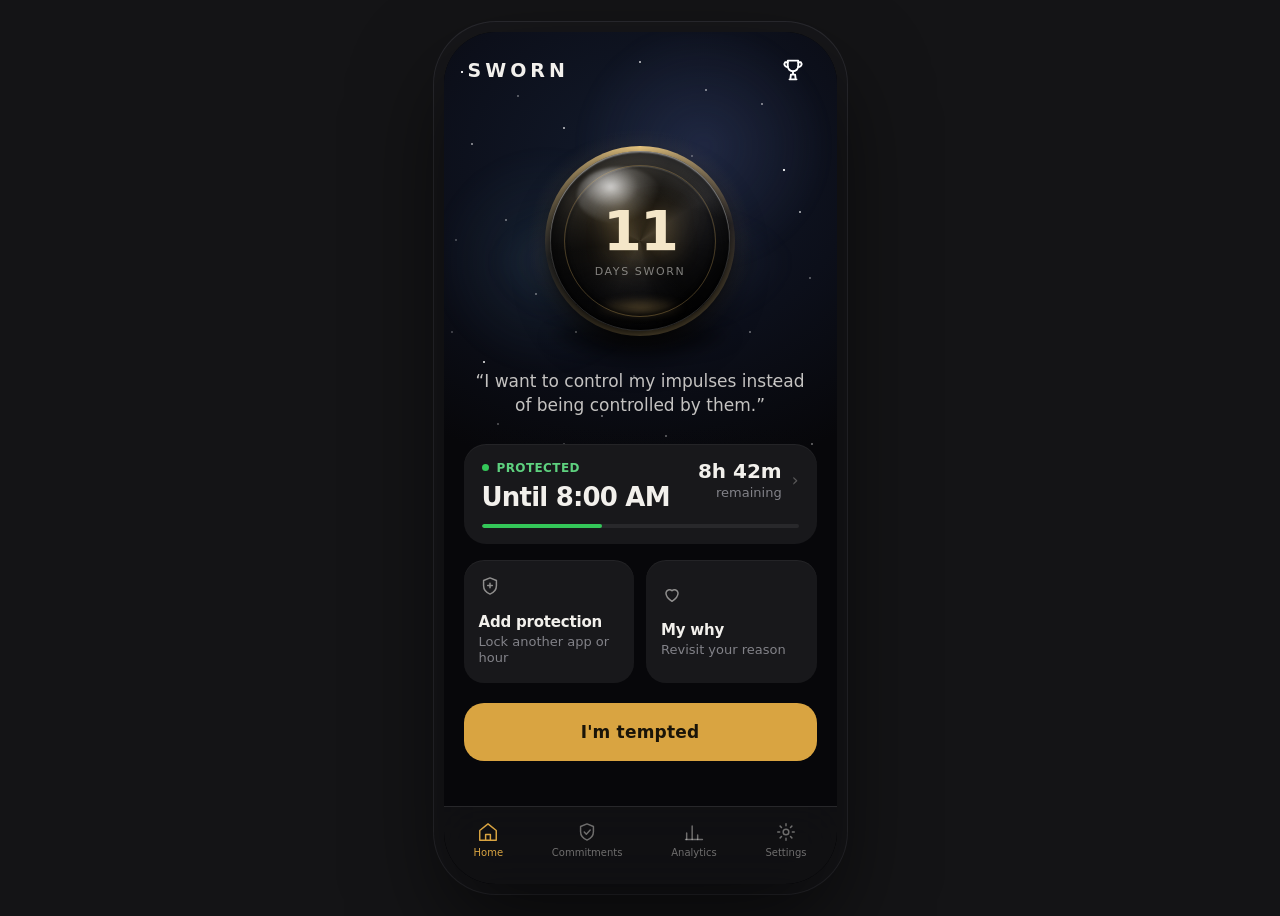
==== commit 5bb42346: "Add real Screen Time app blocking Blocking now goes through Apple's frameworks, so the system enforc" ====
--- a/home.html
+++ b/home.html
@@ -12,18 +12,13 @@
 <div class="stage">
   <div class="phone" id="phone">
     <div id="backdrop"></div>
-
-    <div class="statusbar">
-      <span>23:41</span>
-      <span class="statusbar__right">5G ▮▮▮ 62%</span>
-    </div>
-
     <div id="screen"></div>
     <div id="nav"></div>
     <div id="layer"></div>
   </div>
 </div>
 
+<script src="why.js"></script>
 <script src="home.js"></script>
 </body>
 </html>
--- a/styles.css
+++ b/styles.css
@@ -86,6 +86,11 @@
   background: var(--bg);
   box-shadow: 0 40px 90px rgba(0, 0, 0, .6), 0 0 0 10px #17171a, 0 0 0 11px #2a2a2f;
   color: var(--ink);
+
+  /* The device draws the real status bar and home indicator; leave room for
+     them. Both collapse to 0 in a desktop browser. */
+  --safe-top: env(safe-area-inset-top, 0px);
+  --safe-bottom: env(safe-area-inset-bottom, 0px);
 }
 
 .phone__glow {
@@ -122,26 +127,6 @@
   mix-blend-mode: overlay;
 }
 
-.statusbar {
-  position: relative;
-  display: flex;
-  justify-content: space-between;
-  align-items: center;
-  padding: 16px 30px 0;
-  font-size: 15px;
-  font-weight: 600;
-  letter-spacing: .2px;
-}
-
-.statusbar__right {
-  display: flex;
-  gap: 6px;
-  align-items: center;
-  opacity: .9;
-  font-size: 12px;
-  letter-spacing: 1px;
-}
-
 /* Every screen lays itself out against the phone frame. */
 .screen {
   position: absolute;
@@ -164,7 +149,7 @@
 
 .chrome {
   position: relative;
-  padding: 18px 22px 0;
+  padding: calc(18px + var(--safe-top)) 22px 0;
   display: flex;
   align-items: center;
   gap: 14px;
@@ -299,6 +284,12 @@
   background: rgba(255, 255, 255, .04);
 }
 
+.field--area {
+  min-height: 112px;
+  resize: none;
+  line-height: 1.45;
+}
+
 .field-label {
   font-size: 12.5px;
   color: rgba(242, 240, 236, .45);
@@ -307,7 +298,7 @@
 /* ---------------------------------------------------------------- question */
 
 .q {
-  top: 104px;
+  top: calc(70px + var(--safe-top));
   display: flex;
   flex-direction: column;
   padding: 0 22px 26px;
@@ -386,7 +377,7 @@
 
 /* ---------------------------------------------------------------- finally */
 
-.finally { top: 104px; display: flex; flex-direction: column; padding: 0 22px 30px; }
+.finally { top: calc(70px + var(--safe-top)); display: flex; flex-direction: column; padding: 0 22px 30px; }
 
 .ages {
   margin-top: 10px;
@@ -450,7 +441,7 @@
 
 /* ---------------------------------------------------------------- analysis */
 
-.analysis { top: 56px; display: flex; flex-direction: column; padding: 0 22px 28px; }
+.analysis { top: calc(22px + var(--safe-top)); display: flex; flex-direction: column; padding: 0 22px 28px; }
 
 .check-badge {
   border-radius: 50%;
@@ -517,7 +508,7 @@
 
 /* ---------------------------------------------------------------- symptoms */
 
-.symptoms { top: 56px; }
+.symptoms { top: calc(22px + var(--safe-top)); }
 
 .banner {
   padding: 17px;
@@ -581,7 +572,7 @@
 /* ---------------------------------------------------------------- slides */
 
 .slide {
-  top: 52px;
+  top: calc(18px + var(--safe-top));
   display: flex;
   flex-direction: column;
   align-items: center;
@@ -647,7 +638,8 @@
 
 /* ---------------------------------------------------------------- goals */
 
-.goals { top: 56px; }
+.goals { top: calc(22px + var(--safe-top)); }
+.why { top: calc(22px + var(--safe-top)); }
 
 .goal {
   display: flex;
@@ -675,7 +667,7 @@
 
 /* ---------------------------------------------------------------- benefits */
 
-.benefits { top: 56px; }
+.benefits { top: calc(22px + var(--safe-top)); }
 
 .quote-head {
   margin-top: 18px;
@@ -694,7 +686,7 @@
 
 /* ---------------------------------------------------------------- path */
 
-.path { top: 56px; display: flex; flex-direction: column; padding: 0 22px 28px; }
+.path { top: calc(22px + var(--safe-top)); display: flex; flex-direction: column; padding: 0 22px 28px; }
 
 .legend {
   margin-top: 12px;
@@ -710,7 +702,7 @@
 
 /* ---------------------------------------------------------------- rating */
 
-.rating { top: 56px; display: flex; flex-direction: column; padding: 0 22px 28px; }
+.rating { top: calc(22px + var(--safe-top)); display: flex; flex-direction: column; padding: 0 22px 28px; }
 
 .stars { display: flex; justify-content: center; gap: 6px; }
 
@@ -753,10 +745,10 @@
 
 /* ---------------------------------------------------------------- referral / notify */
 
-.referral { top: 56px; display: flex; flex-direction: column; padding: 0 22px 28px; }
+.referral { top: calc(22px + var(--safe-top)); display: flex; flex-direction: column; padding: 0 22px 28px; }
 
 .notify {
-  top: 56px;
+  top: calc(22px + var(--safe-top));
   display: flex;
   flex-direction: column;
   align-items: center;
@@ -783,7 +775,7 @@
 }
 
 .ready {
-  top: 56px;
+  top: calc(22px + var(--safe-top));
   display: flex;
   flex-direction: column;
   align-items: center;
@@ -804,7 +796,7 @@
 
 /* ---------------------------------------------------------------- paywall */
 
-.paywall { top: 44px; }
+.paywall { top: calc(10px + var(--safe-top)); }
 
 .planday {
   padding: 16px 18px;
--- a/home.css
+++ b/home.css
@@ -21,7 +21,11 @@
 /* v2 drops the web fonts for the system stack. */
 body { font-family: var(--sf); }
 .stage { background: #141416; }
-.phone { color: var(--ink); }
+
+.phone {
+  color: var(--ink);
+  --nav-h: calc(52px + max(26px, var(--safe-bottom)));
+}
 
 @keyframes sealbreath {
   0%, 100% { transform: scale(1); opacity: .85; }
@@ -158,7 +162,7 @@
   left: 0;
   right: 0;
   bottom: 0;
-  padding: 14px 30px 26px;
+  padding: 14px 30px max(26px, var(--safe-bottom));
   display: flex;
   justify-content: space-between;
   background: rgba(18, 18, 20, .86);
@@ -517,7 +521,8 @@
 
 /* ---------------------------------------------------------------- achievements */
 
-.ach {
+/* Full-screen page pushed over the tabs — achievements, my why. */
+.page {
   position: absolute;
   inset: 0;
   z-index: 9;
@@ -525,27 +530,80 @@
   animation: rise .28s ease both;
 }
 
-.ach__head {
+.page__head {
   position: relative;
-  padding: 16px 22px 0;
+  padding: calc(16px + var(--safe-top)) 22px 0;
   display: flex;
   align-items: center;
   gap: 14px;
 }
 
-.ach__title { font-size: 19px; font-weight: 700; letter-spacing: 3.4px; }
-
-.ach__list {
+.page__title { font-size: 19px; font-weight: 700; letter-spacing: 3.4px; }
+
+.page__body {
   position: absolute;
   left: 0;
   right: 0;
-  top: 104px;
+  top: calc(60px + var(--safe-top));
   bottom: 0;
   overflow-y: auto;
   scrollbar-width: none;
   padding: 8px 22px 40px;
 }
-.ach__list::-webkit-scrollbar { display: none; }
+.page__body::-webkit-scrollbar { display: none; }
+
+/* my why */
+
+.why-label { font-size: 13px; color: rgba(235, 235, 245, .6); }
+
+.why-quote {
+  margin-top: 14px;
+  font-size: 26px;
+  font-weight: 400;
+  line-height: 1.38;
+  letter-spacing: -.3px;
+  color: var(--ink);
+  text-wrap: pretty;
+}
+
+.why-meta {
+  margin-top: 20px;
+  font-size: 13.5px;
+  line-height: 1.5;
+  color: rgba(235, 235, 245, .55);
+  text-wrap: pretty;
+}
+
+.why-rule { margin: 26px 0; height: .5px; background: var(--hair); }
+
+/* The preset reasons picked during onboarding, under the written why. */
+.why-chips { margin-top: 20px; display: flex; flex-wrap: wrap; gap: 7px; }
+.why-chips span {
+  padding: 7px 12px;
+  border-radius: 9px;
+  background: var(--chip);
+  font-size: 12.5px;
+  font-weight: 500;
+  color: rgba(235, 235, 245, .75);
+}
+
+.why-edit {
+  margin-top: 14px;
+  width: 100%;
+  min-height: 150px;
+  resize: none;
+  padding: 16px;
+  border-radius: 14px;
+  background: var(--card);
+  border: 1px solid rgba(255, 255, 255, .1);
+  font-family: var(--sf);
+  font-size: 18px;
+  line-height: 1.4;
+  color: var(--ink);
+  outline: none;
+}
+.why-edit::placeholder { color: rgba(235, 235, 245, .3); }
+.why-edit:focus { border-color: rgba(217, 164, 65, .5); }
 
 .tl { position: relative; display: flex; gap: 18px; }
 .tl__rail { flex: 0 0 96px; display: flex; flex-direction: column; align-items: center; }
@@ -625,7 +683,7 @@
   display: flex;
   flex-direction: column;
   align-items: center;
-  padding: 74px 30px 34px;
+  padding: max(74px, calc(20px + var(--safe-top))) 30px max(34px, var(--safe-bottom));
   animation: rise .35s ease both;
   z-index: 5;
 }
@@ -679,7 +737,7 @@
 
 /* ---------------------------------------------------------------- analytics */
 
-.an-head { position: relative; padding: 20px 24px 0; }
+.an-head { position: relative; padding: calc(20px + var(--safe-top)) 24px 0; }
 .an-head__title { font-size: 21px; font-weight: 700; letter-spacing: 3.4px; line-height: 1.2; }
 .an-head__sub { margin-top: 6px; font-size: 13px; color: var(--label-dim); }
 
@@ -812,25 +870,32 @@
 .oath__body { padding: 15px 18px 17px; display: flex; align-items: flex-end; justify-content: space-between; }
 .oath__time { margin-top: 5px; font-size: 30px; font-weight: 600; letter-spacing: -1px; line-height: 1; }
 
+/* UISwitch: 51x31pt track, 27pt white knob inset 2pt, system green when on. */
 .switch {
-  width: 52px;
-  height: 30px;
-  flex: 0 0 52px;
-  border-radius: 999px;
-  cursor: pointer;
-  padding: 3px;
+  width: 51px;
+  height: 31px;
+  flex: 0 0 51px;
+  border-radius: 15.5px;
+  cursor: pointer;
+  padding: 2px;
+  border: 0;
   display: flex;
   justify-content: flex-start;
-  background: rgba(255, 255, 255, .07);
-  border: 1px solid rgba(255, 255, 255, .12);
-}
-.switch i { width: 24px; height: 24px; border-radius: 50%; background: rgba(242, 240, 236, .55); }
-.switch.is-on { justify-content: flex-end; background: var(--green); border-color: var(--green); }
-.switch.is-on i { background: #fff; }
-
-/* Faith mode uses the light track rather than the green one. */
-.switch--light.is-on { background: rgba(242, 240, 236, .85); border-color: rgba(255, 255, 255, .3); }
-.switch--light.is-on i { background: #0f0f11; }
+  background: #39393d;
+  transition: background-color .22s ease;
+}
+
+.switch i {
+  width: 27px;
+  height: 27px;
+  border-radius: 50%;
+  background: #fff;
+  box-shadow: 0 3px 8px rgba(0, 0, 0, .15), 0 3px 1px rgba(0, 0, 0, .06);
+  transition: transform .22s cubic-bezier(.4, .2, .2, 1);
+}
+
+.switch.is-on { background: var(--green); }
+.switch.is-on i { transform: translateX(20px); }
 
 /* ---------------------------------------------------------------- oath sheet */
 
@@ -881,7 +946,91 @@
 .tile--row { display: flex; align-items: center; justify-content: space-between; }
 
 .tile__value { display: flex; align-items: center; gap: 8px; font-size: 14.5px; color: rgba(242, 240, 236, .55); }
-.tile__value span { color: rgba(242, 240, 236, .35); }
+.tile__chev { color: rgba(242, 240, 236, .35); transition: transform .2s ease; }
+.tile--row.is-on .tile__chev { transform: rotate(90deg); }
+
+/* An expanded row's editor, joined to the row above it. */
+.tile--sub {
+  margin-top: 6px;
+  padding: 6px 8px;
+  background: #141417;
+}
+
+.sheet-input {
+  display: block;
+  width: 100%;
+  padding: 17px 18px;
+  border-radius: 18px;
+  background: var(--card);
+  box-shadow: inset 0 1px 0 rgba(255, 255, 255, .05);
+  border: 1px solid transparent;
+  font-family: var(--sf);
+  font-size: 15px;
+  color: var(--ink);
+  outline: none;
+}
+.sheet-input::placeholder { color: rgba(242, 240, 236, .35); }
+.sheet-input:focus { border-color: rgba(217, 164, 65, .5); }
+
+.time-input {
+  display: block;
+  width: 100%;
+  padding: 12px 10px;
+  border: 0;
+  background: none;
+  color: var(--ink);
+  font-family: var(--sf);
+  font-size: 17px;
+  color-scheme: dark;
+  outline: none;
+}
+
+/* A selectable row inside an expanded section. */
+.pick {
+  display: flex;
+  width: 100%;
+  align-items: center;
+  justify-content: space-between;
+  gap: 12px;
+  padding: 13px 12px;
+  border: 0;
+  border-radius: 12px;
+  background: none;
+  cursor: pointer;
+  font-family: var(--sf);
+  font-size: 15px;
+  color: var(--ink);
+  text-align: left;
+}
+.pick:hover { background: rgba(255, 255, 255, .04); }
+.pick.is-on { background: rgba(52, 199, 89, .1); }
+
+.pick--stacked { align-items: flex-start; }
+.pick__name { display: block; font-size: 14px; font-weight: 700; letter-spacing: 1.4px; }
+.pick__desc {
+  display: block;
+  margin-top: 4px;
+  font-size: 12.5px;
+  line-height: 1.35;
+  color: rgba(235, 235, 245, .5);
+  letter-spacing: 0;
+  font-weight: 400;
+}
+.pick__mark { flex: 0 0 17px; height: 17px; }
+
+.sheet-btn:disabled {
+  background: rgba(242, 240, 236, .16);
+  color: rgba(242, 240, 236, .4);
+  cursor: default;
+}
+.sheet-btn:disabled:hover { filter: none; }
+
+.empty {
+  margin: 40px 20px;
+  text-align: center;
+  font-size: 14px;
+  color: rgba(235, 235, 245, .45);
+}
 
 .nights { margin-top: 14px; display: flex; justify-content: space-between; gap: 6px; }
 
@@ -993,3 +1142,10 @@
 
 .row__value { display: flex; align-items: center; gap: 9px; font-size: 13.5px; color: rgba(242, 240, 236, .48); }
 .chev { color: rgba(242, 240, 236, .3); font-size: 17px; }
+
+.tile-note {
+  margin: 8px 4px 0;
+  font-size: 12px;
+  line-height: 1.4;
+  color: rgba(235, 235, 245, .4);
+}
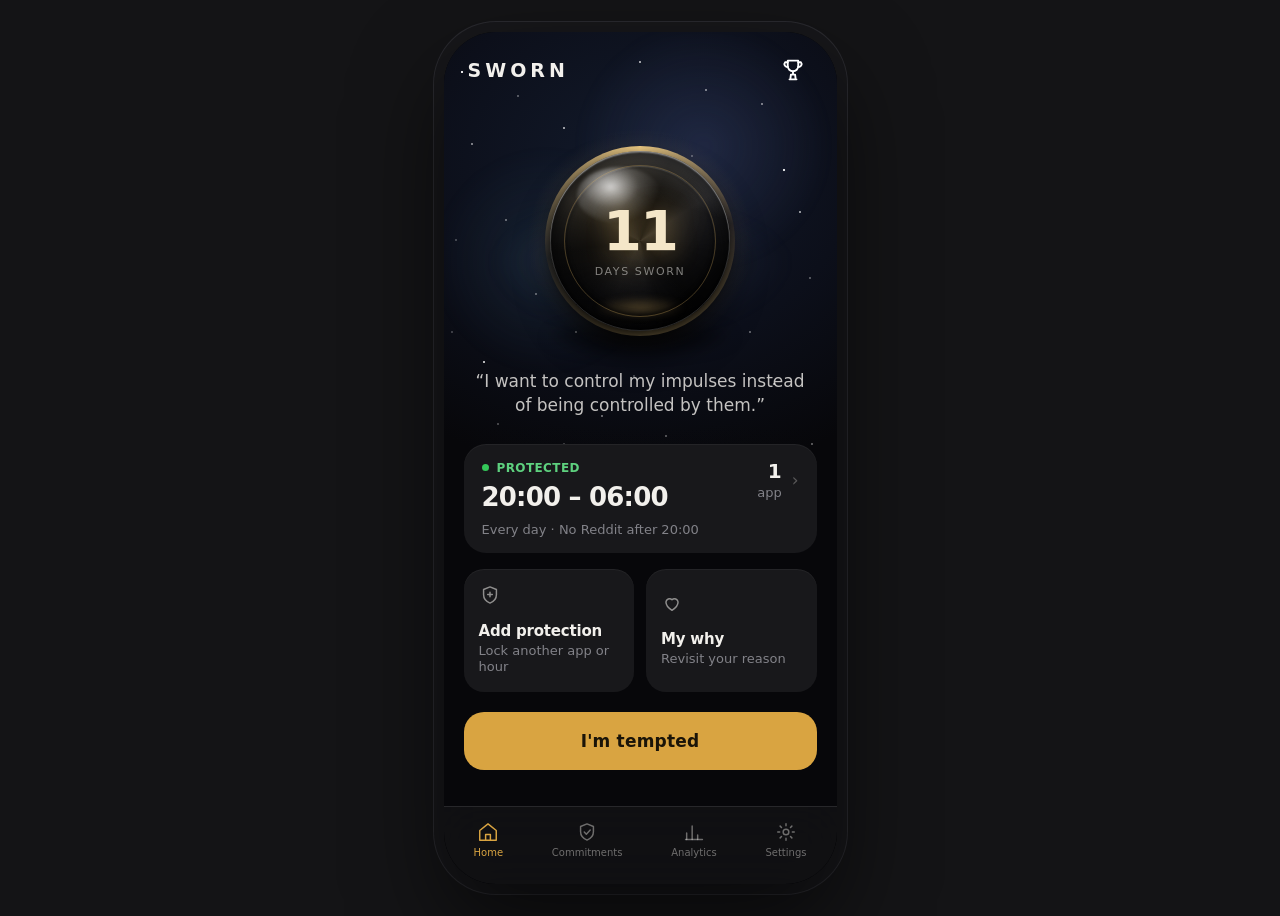
==== commit b54ccbc1: "Add DEBUG-only developer state switcher Settings gains a Developer section with six states: new user" ====
--- a/home.html
+++ b/home.html
@@ -19,6 +19,8 @@
 </div>
 
 <script src="why.js"></script>
+<!-- DEBUG builds only; stripped from the Release bundle. -->
+<script src="dev.js"></script>
 <script src="home.js"></script>
 </body>
 </html>
--- a/styles.css
+++ b/styles.css
@@ -873,3 +873,130 @@
   letter-spacing: 2.4px;
 }
 .cta--dark:hover { filter: brightness(1.12); }
+
+/* ---------------------------------------------------------------- commitment arc */
+
+.reflect {
+  top: calc(22px + var(--safe-top));
+  display: flex;
+  flex-direction: column;
+  padding: 0 24px 28px;
+}
+
+.commit {
+  top: calc(22px + var(--safe-top));
+  display: flex;
+  flex-direction: column;
+  padding: 0 24px 28px;
+}
+
+.field--tall { min-height: 168px; }
+
+.terms { margin-top: 30px; display: flex; flex-direction: column; gap: 16px; }
+
+.term { display: flex; gap: 14px; align-items: flex-start; }
+
+.term__icon {
+  flex: 0 0 40px;
+  height: 40px;
+  border-radius: 12px;
+  background: rgba(217, 164, 65, .12);
+  border: 1px solid rgba(217, 164, 65, .22);
+  display: flex;
+  align-items: center;
+  justify-content: center;
+}
+
+.term__text {
+  flex: 1;
+  padding-top: 3px;
+  font-size: 14.5px;
+  line-height: 1.45;
+  color: rgba(242, 240, 236, .78);
+  text-wrap: pretty;
+}
+
+/* ---------------------------------------------------------------- scheduled protection */
+
+.protect { top: calc(22px + var(--safe-top)); }
+
+.window-row {
+  margin-top: 22px;
+  display: flex;
+  align-items: center;
+  gap: 12px;
+}
+
+.window-cell {
+  flex: 1;
+  display: block;
+  padding: 14px 16px;
+  border-radius: 16px;
+  background: rgba(255, 255, 255, .045);
+  border: 1px solid var(--line);
+  cursor: pointer;
+}
+
+.window-cell__label {
+  display: block;
+  font-size: 10px;
+  letter-spacing: 2px;
+  font-weight: 700;
+  color: rgba(242, 240, 236, .4);
+}
+
+.window-time {
+  display: block;
+  width: 100%;
+  margin-top: 6px;
+  padding: 0;
+  border: 0;
+  background: none;
+  color: var(--ink);
+  font-family: Archivo, sans-serif;
+  font-size: 22px;
+  font-weight: 700;
+  color-scheme: dark;
+  outline: none;
+}
+
+.window-dash { font-size: 20px; color: rgba(242, 240, 236, .35); }
+
+.protect-summary {
+  margin-top: 26px;
+  padding: 18px;
+  border-radius: 20px;
+  background: rgba(217, 164, 65, .1);
+  border: 1px solid rgba(217, 164, 65, .25);
+  text-align: center;
+}
+
+.protect-summary__win { font-size: 24px; font-weight: 700; letter-spacing: 1px; color: var(--cream); }
+.protect-summary__apps { margin-top: 7px; font-size: 14px; color: rgba(242, 240, 236, .7); }
+.protect-summary__note { margin-top: 10px; font-size: 12.5px; color: rgba(242, 240, 236, .45); }
+
+/* ---------------------------------------------------------------- realization */
+
+.realize {
+  top: calc(22px + var(--safe-top));
+  display: flex;
+  flex-direction: column;
+  padding: 0 26px 28px;
+}
+
+.realize__title {
+  margin-top: 46px;
+  font-family: var(--serif);
+  font-size: 34px;
+  line-height: 1.2;
+  color: var(--cream);
+  text-wrap: pretty;
+}
+
+.realize__body {
+  margin-top: 24px;
+  font-size: 16.5px;
+  line-height: 1.6;
+  color: rgba(242, 240, 236, .68);
+  text-wrap: pretty;
+}
--- a/home.css
+++ b/home.css
@@ -1149,3 +1149,359 @@
   line-height: 1.4;
   color: rgba(235, 235, 245, .4);
 }
+
+/* ---------------------------------------------------------------- urge shield */
+
+/* Tapping "I'm tempted" is a win. This screen has to feel like one. */
+.intervene--won { justify-content: flex-start; }
+
+.won__ring {
+  width: 78px;
+  height: 78px;
+  border-radius: 50%;
+  background: rgba(52, 199, 89, .12);
+  border: 1px solid rgba(52, 199, 89, .3);
+  display: flex;
+  align-items: center;
+  justify-content: center;
+  margin-top: 26px;
+}
+
+.won__title {
+  margin-top: 26px;
+  font-size: 19px;
+  font-weight: 700;
+  letter-spacing: 3px;
+  color: var(--green-tx);
+  text-align: center;
+}
+
+.won__body {
+  margin-top: 14px;
+  font-size: 19px;
+  font-weight: 500;
+  line-height: 1.4;
+  letter-spacing: -.2px;
+  text-align: center;
+  text-wrap: pretty;
+}
+
+.won__card {
+  margin-top: 30px;
+  width: 100%;
+  padding: 20px 18px;
+  border-radius: 20px;
+  background: var(--card);
+  box-shadow: inset 0 1px 0 rgba(255, 255, 255, .05);
+  text-align: center;
+}
+
+.won__label { font-size: 10.5px; letter-spacing: 2.2px; font-weight: 600; color: rgba(235, 235, 245, .45); }
+.won__until { margin-top: 10px; font-size: 34px; font-weight: 600; letter-spacing: -1px; }
+.won__note { margin-top: 10px; font-size: 13px; line-height: 1.45; color: rgba(235, 235, 245, .5); text-wrap: pretty; }
+
+.cta-gold {
+  width: 100%;
+  border: 0;
+  cursor: pointer;
+  padding: 19px;
+  border-radius: 20px;
+  background: var(--gold);
+  color: #1a1408;
+  font-family: var(--sf);
+  font-size: 16px;
+  font-weight: 600;
+  letter-spacing: 1.6px;
+}
+.cta-gold:hover { filter: brightness(1.06); }
+
+.prot__on--off { color: rgba(235, 235, 245, .5); }
+.prot__on--off i { background: rgba(235, 235, 245, .35); box-shadow: none; }
+
+.saves {
+  display: block;
+  margin-top: 16px;
+  padding-top: 14px;
+  border-top: .5px solid var(--hair);
+}
+.saves__n { display: block; font-size: 26px; font-weight: 600; letter-spacing: -1px; color: var(--green-tx); }
+.saves__t { display: block; margin-top: 4px; font-size: 13.5px; font-weight: 600; }
+.saves__d { display: block; margin-top: 6px; font-size: 12.5px; line-height: 1.45; color: rgba(235, 235, 245, .5); }
+
+/* ---------------------------------------------------------------- starting again */
+
+/* Deliberately quiet. No red, no alarm — they already feel it. */
+.intervene--calm { justify-content: flex-start; }
+
+.lapse__title {
+  margin-top: 34px;
+  font-size: 26px;
+  font-weight: 600;
+  letter-spacing: -.4px;
+  align-self: flex-start;
+}
+
+.lapse__said {
+  margin-top: 26px;
+  align-self: flex-start;
+  font-size: 13px;
+  color: rgba(235, 235, 245, .5);
+}
+
+.lapse__quote {
+  margin-top: 10px;
+  align-self: flex-start;
+  font-size: 21px;
+  font-weight: 400;
+  line-height: 1.4;
+  color: var(--cream);
+  text-wrap: pretty;
+}
+
+.lapse__ask {
+  margin-top: 26px;
+  align-self: flex-start;
+  font-size: 16px;
+  font-weight: 600;
+}
+
+.lapse__foot {
+  margin-top: 14px;
+  text-align: center;
+  font-size: 12.5px;
+  color: rgba(235, 235, 245, .4);
+}
+
+.quiet {
+  margin-top: 4px;
+  width: 100%;
+  padding: 14px;
+  background: none;
+  border: 0;
+  color: rgba(242, 240, 236, .38);
+  font-family: var(--sf);
+  font-size: 14px;
+  cursor: pointer;
+}
+
+/* ---------------------------------------------------------------- the 60 seconds
+
+   The defining screen. One surface, four stages, no way out until the clock is
+   spent. Restraint is the whole point — nothing here competes with the count. */
+
+.iv {
+  position: absolute;
+  inset: 0;
+  z-index: 10;
+  background: #050506;
+  display: flex;
+  flex-direction: column;
+  align-items: center;
+  padding: max(96px, calc(40px + var(--safe-top))) 32px max(40px, var(--safe-bottom));
+}
+
+/* clock */
+
+.iv__clock {
+  position: relative;
+  width: 150px;
+  height: 150px;
+  flex: 0 0 150px;
+}
+
+.iv__ring { width: 100%; height: 100%; transform: rotate(-90deg); }
+
+.iv__track {
+  fill: none;
+  stroke: rgba(255, 255, 255, .07);
+  stroke-width: 1.5;
+}
+
+.iv__fill {
+  fill: none;
+  stroke: var(--gold);
+  stroke-width: 1.5;
+  stroke-linecap: round;
+  transition: stroke-dashoffset 1s linear;
+}
+
+.iv__count {
+  position: absolute;
+  inset: 0;
+  display: flex;
+  align-items: center;
+  justify-content: center;
+  font-size: 46px;
+  font-weight: 300;
+  letter-spacing: -1.5px;
+  color: var(--ink);
+  font-variant-numeric: tabular-nums;
+}
+
+/* stage body — the only thing that changes */
+
+.iv__stage {
+  margin-top: 54px;
+  width: 100%;
+  text-align: center;
+  animation: ivIn .9s ease both;
+}
+.iv__stage.is-in { animation: ivIn .9s ease both; }
+
+@keyframes ivIn {
+  from { opacity: 0; transform: translateY(6px); }
+  to   { opacity: 1; transform: none; }
+}
+
+.iv__wait {
+  font-size: 44px;
+  font-weight: 700;
+  letter-spacing: 8px;
+  text-indent: 8px;
+}
+
+.iv__line {
+  margin-top: 20px;
+  font-size: 17px;
+  line-height: 1.5;
+  color: rgba(242, 240, 236, .6);
+  text-wrap: pretty;
+}
+
+.iv__lead {
+  font-size: 13px;
+  font-weight: 500;
+  letter-spacing: 2.4px;
+  text-transform: uppercase;
+  color: rgba(242, 240, 236, .42);
+}
+
+.iv__quote {
+  margin-top: 22px;
+  font-size: 25px;
+  font-weight: 400;
+  line-height: 1.4;
+  letter-spacing: -.3px;
+  color: var(--cream);
+  text-wrap: pretty;
+}
+
+.iv__verse {
+  margin-top: 28px;
+  padding-top: 22px;
+  border-top: .5px solid rgba(255, 255, 255, .1);
+}
+.iv__verse-text { font-size: 15px; line-height: 1.5; color: rgba(242, 240, 236, .5); text-wrap: pretty; }
+.iv__verse-ref { margin-top: 8px; font-size: 11.5px; letter-spacing: 1.6px; color: rgba(242, 240, 236, .32); }
+
+.iv__action {
+  margin-top: 22px;
+  font-size: 34px;
+  font-weight: 500;
+  letter-spacing: -.6px;
+  line-height: 1.25;
+  color: var(--ink);
+}
+
+.iv__decide {
+  font-size: 25px;
+  font-weight: 400;
+  line-height: 1.45;
+  letter-spacing: -.3px;
+  color: var(--ink);
+}
+.iv__decide--soft { margin-top: 14px; color: rgba(242, 240, 236, .45); }
+
+/* decision — revealed only at zero */
+
+.iv__foot { margin-top: auto; width: 100%; }
+
+.iv__decision {
+  width: 100%;
+  display: flex;
+  flex-direction: column;
+  gap: 10px;
+  animation: ivIn .7s ease both;
+}
+
+.iv__primary {
+  width: 100%;
+  padding: 19px;
+  border: 0;
+  border-radius: 16px;
+  background: var(--ink);
+  color: #0a0a0b;
+  font-family: var(--sf);
+  font-size: 17px;
+  font-weight: 600;
+  cursor: pointer;
+}
+
+.iv__secondary {
+  width: 100%;
+  padding: 17px;
+  border: 0;
+  border-radius: 16px;
+  background: none;
+  color: rgba(242, 240, 236, .45);
+  font-family: var(--sf);
+  font-size: 15px;
+  font-weight: 400;
+  cursor: pointer;
+}
+.iv__secondary:hover { color: rgba(242, 240, 236, .7); }
+.iv__secondary--quiet { font-size: 14px; color: rgba(242, 240, 236, .32); }
+
+/* The wordmark becomes a greeting once we know who they are. */
+.apphead__mark--greet {
+  font-size: 17px;
+  font-weight: 600;
+  letter-spacing: -.2px;
+  text-transform: none;
+  max-width: 260px;
+  overflow: hidden;
+  text-overflow: ellipsis;
+  white-space: nowrap;
+}
+
+/* ---------------------------------------------------------------- developer
+
+   DEBUG builds only. Deliberately plain — it borrows the existing page, group
+   and row components rather than introducing anything new. */
+
+.dev-banner {
+  padding: 13px 15px;
+  border-radius: 12px;
+  background: rgba(217, 164, 65, .1);
+  border: 1px solid rgba(217, 164, 65, .25);
+  font-size: 12.5px;
+  line-height: 1.45;
+  color: rgba(242, 240, 236, .7);
+}
+
+.dev-row { align-items: flex-start; gap: 14px; }
+.dev-row--danger .row__name { color: #e88178; }
+
+.dev-note {
+  display: block;
+  margin-top: 5px;
+  font-size: 12.5px;
+  line-height: 1.4;
+  color: rgba(235, 235, 245, .45);
+  font-weight: 400;
+}
+
+.dev-chips { display: flex; flex-wrap: wrap; gap: 8px; }
+
+.dev-chip {
+  padding: 9px 14px;
+  border-radius: 10px;
+  background: var(--chip);
+  border: 0;
+  color: rgba(242, 240, 236, .75);
+  font-family: var(--sf);
+  font-size: 13px;
+  font-weight: 600;
+  cursor: pointer;
+}
+.dev-chip.is-on { background: var(--gold); color: #1a1408; }
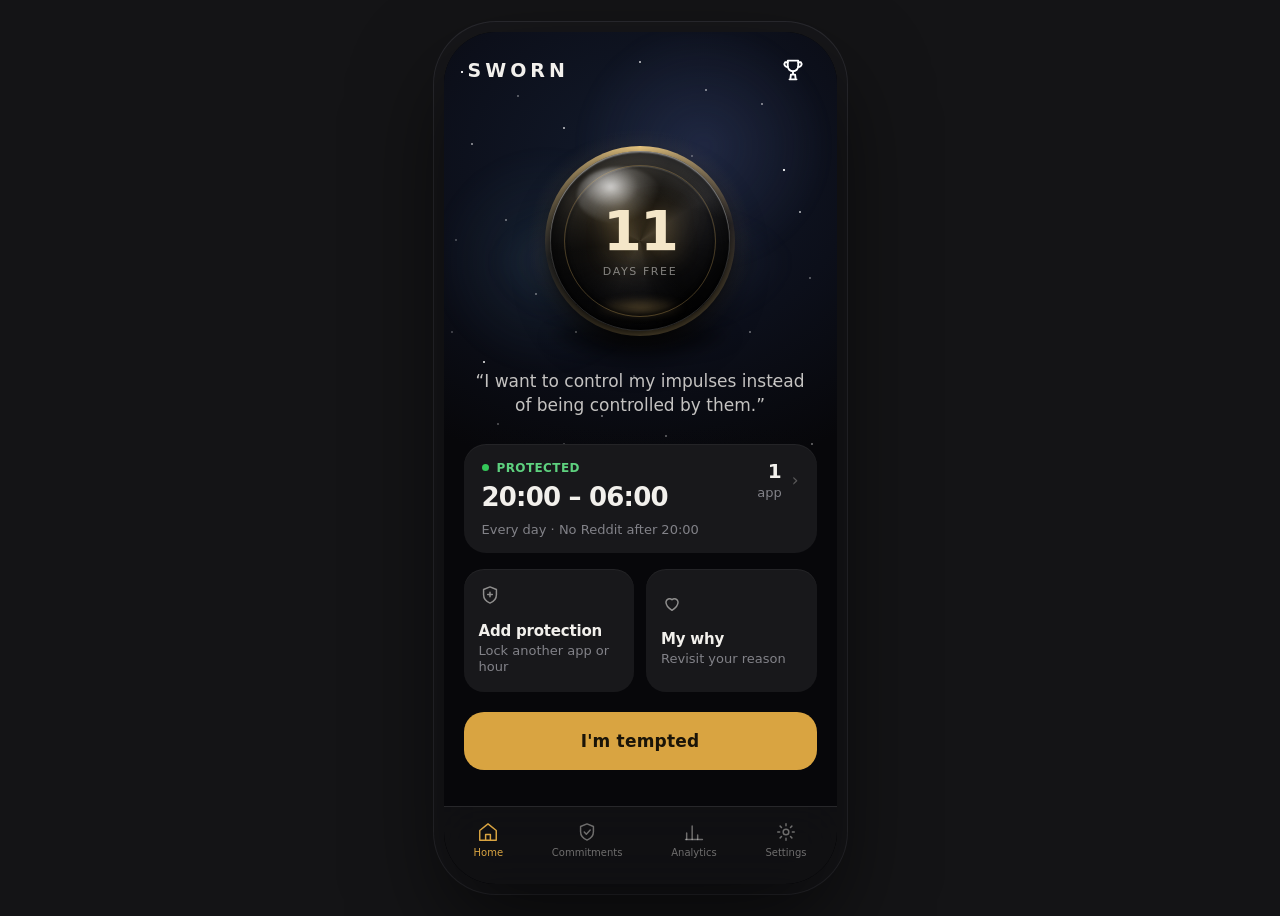
==== commit 1f9b4e9c: "Adapt the product to three behaviors from one config Sworn only spoke about porn. It now supports ga" ====
--- a/home.html
+++ b/home.html
@@ -2,7 +2,7 @@
 <html lang="en">
 <head>
 <meta charset="utf-8">
-<meta name="viewport" content="width=device-width, initial-scale=1, viewport-fit=cover">
+<meta name="viewport" content="width=device-width, initial-scale=1, maximum-scale=1, user-scalable=no, viewport-fit=cover">
 <title>Sworn</title>
 <link rel="stylesheet" href="styles.css">
 <link rel="stylesheet" href="home.css">
@@ -18,6 +18,7 @@
   </div>
 </div>
 
+<script src="behavior.js"></script>
 <script src="why.js"></script>
 <!-- DEBUG builds only; stripped from the Release bundle. -->
 <script src="dev.js"></script>
--- a/styles.css
+++ b/styles.css
@@ -10,7 +10,10 @@
   --cream: #f4e6c8;
   --on-gold: #1a1408;
   --gold-grad: linear-gradient(180deg, #e7bc6a, #c8933a);
-  --serif: 'Instrument Serif', Georgia, serif;
+  --sf: -apple-system, 'SF Pro Text', 'Helvetica Neue', system-ui, sans-serif;
+  --card: #18181b;
+  --card-on: #1f1f24;
+  --green: #34c759;
   --line: rgba(255, 255, 255, .1);
   --surface: rgba(255, 255, 255, .042);
   --surface-bd: rgba(255, 255, 255, .075);
@@ -21,7 +24,7 @@
 body {
   margin: 0;
   background: #141416;
-  font-family: Archivo, system-ui, sans-serif;
+  font-family: var(--sf);
   -webkit-font-smoothing: antialiased;
 }
 
@@ -61,7 +64,7 @@
 }
 
 :focus-visible {
-  outline: 2px solid var(--gold-lt);
+  outline: 2px solid rgba(242, 240, 236, .6);
   outline-offset: 3px;
 }
 
@@ -73,7 +76,7 @@
   align-items: center;
   justify-content: center;
   padding: 32px;
-  background: radial-gradient(120% 80% at 50% 0%, #1e1e22 0%, #0d0d0f 60%);
+  background: #141416;
 }
 
 .phone {
@@ -96,7 +99,7 @@
 .phone__glow {
   position: absolute;
   inset: 0;
-  background: radial-gradient(80% 40% at 50% 0%, rgba(217, 164, 65, .13) 0%, rgba(0, 0, 0, 0) 68%), var(--bg);
+  background: var(--bg);
 }
 
 /* On a real phone the drawn bezel is a phone inside a phone, and the fixed
@@ -121,10 +124,7 @@
 .phone__noise {
   position: absolute;
   inset: 0;
-  opacity: .5;
-  background-image: radial-gradient(rgba(255, 255, 255, .14) 1px, rgba(0, 0, 0, 0) 1px);
-  background-size: 3px 3px;
-  mix-blend-mode: overlay;
+  display: none;
 }
 
 /* Every screen lays itself out against the phone frame. */
@@ -176,8 +176,7 @@
 .progress__fill {
   height: 100%;
   border-radius: 99px;
-  background: linear-gradient(90deg, var(--gold-dk), var(--gold-lt));
-  box-shadow: 0 0 14px rgba(217, 164, 65, .5);
+  background: var(--gold);
   transition: width .25s ease;
 }
 
@@ -227,26 +226,32 @@
   line-height: 1;
 }
 
-.serif { font-family: var(--serif); }
+/* Was Instrument Serif. The app dropped display faces entirely, so this is
+   now just the quieter, larger voice in the system stack. */
+.serif {
+  font-family: var(--sf);
+  font-weight: 400;
+  letter-spacing: -.3px;
+}
 
 .cta {
   width: 100%;
   border: 0;
   cursor: pointer;
   padding: 19px;
-  border-radius: 999px;
-  background: var(--gold-grad);
-  color: var(--on-gold);
-  font-family: Archivo, sans-serif;
-  font-size: 14.5px;
-  font-weight: 700;
-  letter-spacing: 2.8px;
+  border-radius: 20px;
+  background: var(--gold);
+  color: #1a1408;
+  font-family: var(--sf);
+  font-size: 17px;
+  font-weight: 600;
+  letter-spacing: .2px;
 }
 .cta:hover { filter: brightness(1.06); }
-.cta--glow { box-shadow: 0 14px 34px rgba(217, 164, 65, .28); }
-.cta--muted { background: rgba(217, 164, 65, .16); color: rgba(242, 240, 236, .4); }
-.cta--cream { background: var(--cream); color: var(--on-gold); }
-.cta--cream:hover { filter: brightness(1.04); }
+/* Kept as a no-op so callers do not need editing; the app has no glows. */
+.cta--glow {}
+.cta--muted { background: rgba(242, 240, 236, .14); color: rgba(242, 240, 236, .35); }
+.cta--cream { background: var(--ink); color: #0a0a0b; }
 
 .footer-bar {
   position: absolute;
@@ -259,8 +264,8 @@
 
 .card {
   border-radius: 20px;
-  background: var(--surface);
-  border: 1px solid var(--surface-bd);
+  background: var(--card);
+  box-shadow: inset 0 1px 0 rgba(255, 255, 255, .05);
 }
 
 .field {
@@ -268,15 +273,15 @@
   display: block;
   padding: 17px 18px;
   border-radius: 16px;
-  background: rgba(255, 255, 255, .045);
-  border: 1px solid var(--line);
-  font-family: Archivo, sans-serif;
+  background: var(--card);
+  border: 1px solid transparent;
+  font-family: var(--sf);
   font-size: 15px;
   color: var(--ink);
   outline: none;
 }
 .field::placeholder { color: rgba(242, 240, 236, .35); }
-.field:focus { border-color: rgba(217, 164, 65, .5); }
+.field:focus { border-color: rgba(242, 240, 236, .28); }
 
 .field--pill {
   padding: 19px 22px;
@@ -307,7 +312,7 @@
 .q__text {
   margin-top: 24px;
   text-align: center;
-  font-family: var(--serif);
+  font-family: var(--sf);
   font-size: 26px;
   line-height: 1.25;
   color: rgba(242, 240, 236, .9);
@@ -328,10 +333,10 @@
   padding: 14px 16px;
   border-radius: 999px;
   cursor: pointer;
-  background: rgba(255, 255, 255, .045);
-  border: 1px solid rgba(255, 255, 255, .09);
-}
-.opt:hover { filter: brightness(1.15); }
+  background: var(--card);
+  border: 1px solid transparent;
+}
+.opt:hover { background: var(--card-on); }
 
 .opt__n {
   width: 30px;
@@ -343,8 +348,8 @@
   justify-content: center;
   font-size: 12.5px;
   font-weight: 700;
-  background: rgba(217, 164, 65, .22);
-  color: var(--gold-lt);
+  background: rgba(255, 255, 255, .08);
+  color: rgba(242, 240, 236, .6);
 }
 
 .opt__label {
@@ -352,15 +357,32 @@
   font-weight: 500;
 }
 
-.opt.is-on {
-  background: rgba(217, 164, 65, .16);
-  border-color: rgba(217, 164, 65, .55);
-}
-.opt.is-on .opt__label { color: var(--cream); }
-.opt.is-on .opt__n {
-  background: var(--gold-grad);
-  color: var(--on-gold);
-}
+/* The behaviour question carries a line of explanation under each choice, so
+   the pill grows into a rounded card rather than staying a single-line row. */
+.opt--tall {
+  align-items: flex-start;
+  border-radius: 20px;
+  padding: 16px;
+}
+.opt--tall .opt__n { margin-top: 1px; }
+
+.opt__stack {
+  display: flex;
+  flex-direction: column;
+  gap: 4px;
+}
+
+.opt__note {
+  font-size: 13px;
+  line-height: 1.4;
+  color: rgba(242, 240, 236, .45);
+  text-wrap: pretty;
+}
+.opt.is-on .opt__note { color: rgba(242, 240, 236, .62); }
+
+.opt.is-on { background: var(--card-on); border-color: rgba(242, 240, 236, .28); }
+.opt.is-on .opt__label { color: var(--ink); }
+.opt.is-on .opt__n { background: var(--ink); color: #0a0a0b; }
 
 .skip {
   margin-top: auto;
@@ -392,15 +414,11 @@
   cursor: pointer;
   font-size: 15px;
   font-weight: 600;
-  background: rgba(255, 255, 255, .045);
-  border: 1px solid var(--line);
+  background: var(--card);
+  border: 1px solid transparent;
   color: var(--ink);
 }
-.age.is-on {
-  background: rgba(217, 164, 65, .18);
-  border-color: rgba(217, 164, 65, .55);
-  color: var(--cream);
-}
+.age.is-on { background: rgba(242, 240, 236, .9); border-color: transparent; color: #0f0f11; }
 
 /* ---------------------------------------------------------------- calculating */
 
@@ -422,7 +440,7 @@
   display: flex;
   align-items: center;
   justify-content: center;
-  box-shadow: 0 0 70px rgba(217, 164, 65, .25);
+
 }
 
 .ring__hole {
@@ -434,7 +452,7 @@
 
 .ring__pct {
   position: relative;
-  font-family: var(--serif);
+  font-family: var(--sf);
   font-size: 62px;
   color: var(--cream);
 }
@@ -445,7 +463,7 @@
 
 .check-badge {
   border-radius: 50%;
-  background: var(--gold-grad);
+  background: var(--gold);
   display: flex;
   align-items: center;
   justify-content: center;
@@ -470,13 +488,13 @@
   width: 86px;
   height: 152px;
   border-radius: 16px;
-  background: linear-gradient(180deg, #f0cd85, #b8802b);
+  background: var(--gold);
   display: flex;
   justify-content: center;
   padding-top: 12px;
   font-size: 25px;
-  font-weight: 700;
-  color: var(--on-gold);
+  font-weight: 600;
+  color: #1a1408;
 }
 
 .bar-avg {
@@ -493,14 +511,14 @@
   width: 100%;
   height: 95px;
   border-radius: 15px;
-  background: rgba(217, 164, 65, .28);
-  border: 1px solid rgba(217, 164, 65, .35);
+  background: rgba(255, 255, 255, .16);
+  border: 0;
   display: flex;
   justify-content: center;
   padding-top: 10px;
   font-size: 23px;
-  font-weight: 700;
-  color: var(--cream);
+  font-weight: 600;
+  color: rgba(242, 240, 236, .8);
 }
 
 .bar-label { font-size: 12.5px; font-weight: 600; }
@@ -513,8 +531,8 @@
 .banner {
   padding: 17px;
   border-radius: 20px;
-  background: var(--gold-grad);
-  color: var(--on-gold);
+  background: var(--card);
+  color: rgba(242, 240, 236, .78);
   font-size: 15.5px;
   font-weight: 600;
   line-height: 1.35;
@@ -543,15 +561,11 @@
   padding: 14px 16px;
   border-radius: 22px;
   cursor: pointer;
-  background: rgba(255, 255, 255, .04);
-  border: 1px solid rgba(255, 255, 255, .085);
+  background: var(--card);
+  border: 1px solid transparent;
   color: rgba(242, 240, 236, .92);
 }
-.pickrow.is-on {
-  background: rgba(217, 164, 65, .14);
-  border-color: rgba(217, 164, 65, .5);
-  color: var(--cream);
-}
+.pickrow.is-on { background: var(--card-on); color: var(--ink); }
 
 .dot {
   width: 22px;
@@ -563,8 +577,8 @@
 }
 .pickrow.is-on .dot,
 .goal.is-on .dot {
-  border-color: var(--gold-lt);
-  background: var(--gold-lt);
+  border-color: var(--green);
+  background: var(--green);
 }
 
 .pickrow__label { font-size: 14.5px; line-height: 1.3; }
@@ -592,8 +606,9 @@
   display: flex;
   align-items: center;
   justify-content: center;
-  border: 1px solid rgba(217, 164, 65, .28);
-  animation: floaty 6s ease-in-out infinite;
+  border: 1px solid rgba(255, 255, 255, .1);
+  background: var(--card) !important;
+  box-shadow: none !important;
 }
 
 .orb__glyph {
@@ -615,7 +630,7 @@
 .slide__body {
   margin-top: 16px;
   text-align: center;
-  font-family: var(--serif);
+  font-family: var(--sf);
   font-size: 20px;
   line-height: 1.4;
   color: rgba(242, 240, 236, .62);
@@ -648,18 +663,10 @@
   padding: 16px;
   border-radius: 22px;
   cursor: pointer;
-  background: rgba(255, 255, 255, .035);
-  border: 1px solid rgba(255, 255, 255, .08);
-}
-.goal.is-on { border-color: rgba(217, 164, 65, .4); }
-
-.goal__icon {
-  width: 36px;
-  height: 36px;
-  flex: 0 0 36px;
-  border-radius: 50%;
-  border: 1px solid rgba(255, 255, 255, .14);
-}
+  background: var(--card);
+  border: 1px solid transparent;
+}
+.goal.is-on { background: var(--card-on); }
 
 .goal__label { flex: 1; font-size: 15px; font-weight: 600; line-height: 1.25; }
 
@@ -681,7 +688,7 @@
   height: 44px;
   border-radius: 50%;
   background: radial-gradient(circle at 38% 30%, #2a2418, #111113);
-  border: 1px solid rgba(217, 164, 65, .4);
+  border: 1px solid rgba(255, 255, 255, .12);
 }
 
 /* ---------------------------------------------------------------- path */
@@ -725,22 +732,22 @@
 .review {
   padding: 14px;
   border-radius: 18px;
-  background: var(--surface);
-  border: 1px solid var(--surface-bd);
+  background: var(--card);
+  box-shadow: inset 0 1px 0 rgba(255, 255, 255, .05);
 }
 
 .review__initial {
   width: 26px;
   height: 26px;
   border-radius: 50%;
-  background: rgba(217, 164, 65, .2);
-  border: 1px solid rgba(217, 164, 65, .3);
+  background: rgba(255, 255, 255, .08);
+  border: 0;
   display: flex;
   align-items: center;
   justify-content: center;
   font-size: 11px;
   font-weight: 700;
-  color: var(--gold-lt);
+  color: rgba(242, 240, 236, .7);
 }
 
 /* ---------------------------------------------------------------- referral / notify */
@@ -771,7 +778,7 @@
 .ready__bg {
   position: absolute;
   inset: 0;
-  background: radial-gradient(90% 55% at 50% 12%, rgba(217, 164, 65, .22) 0%, rgba(10, 10, 11, .97) 62%), var(--bg);
+  background: var(--bg);
 }
 
 .ready {
@@ -802,8 +809,7 @@
   padding: 16px 18px;
   border-radius: 20px;
   background: rgba(255, 255, 255, .04);
-  border: 1px solid rgba(217, 164, 65, .28);
-  box-shadow: 0 0 22px rgba(217, 164, 65, .09);
+  border: 0;
 }
 
 .sheet {
@@ -811,11 +817,12 @@
   left: 0;
   right: 0;
   bottom: 0;
-  height: 342px;
+  /* Grows with the home indicator so the CTA is never sat on. */
+  height: calc(342px + var(--safe-bottom));
   border-radius: 30px 30px 0 0;
   background: #f6f2ea;
   color: #141310;
-  padding: 22px 22px 24px;
+  padding: 22px 22px max(24px, var(--safe-bottom));
   box-shadow: 0 -20px 50px rgba(0, 0, 0, .5);
 }
 
@@ -866,13 +873,10 @@
 .plan__note { margin-top: 2px; font-size: 12px; color: #7c766c; }
 
 .cta--dark {
-  background: linear-gradient(180deg, #2a2418, #141310);
-  color: var(--cream);
-  padding: 18px;
-  font-size: 14.5px;
-  letter-spacing: 2.4px;
-}
-.cta--dark:hover { filter: brightness(1.12); }
+  background: #141310;
+  color: var(--ink);
+}
+.cta--dark:hover { filter: brightness(1.4); }
 
 /* ---------------------------------------------------------------- commitment arc */
 
@@ -900,8 +904,8 @@
   flex: 0 0 40px;
   height: 40px;
   border-radius: 12px;
-  background: rgba(217, 164, 65, .12);
-  border: 1px solid rgba(217, 164, 65, .22);
+  background: rgba(255, 255, 255, .06);
+  border: 0;
   display: flex;
   align-items: center;
   justify-content: center;
@@ -953,7 +957,7 @@
   border: 0;
   background: none;
   color: var(--ink);
-  font-family: Archivo, sans-serif;
+  font-family: var(--sf);
   font-size: 22px;
   font-weight: 700;
   color-scheme: dark;
@@ -966,8 +970,8 @@
   margin-top: 26px;
   padding: 18px;
   border-radius: 20px;
-  background: rgba(217, 164, 65, .1);
-  border: 1px solid rgba(217, 164, 65, .25);
+  background: var(--card);
+  border: 0;
   text-align: center;
 }
 
@@ -986,7 +990,7 @@
 
 .realize__title {
   margin-top: 46px;
-  font-family: var(--serif);
+  font-family: var(--sf);
   font-size: 34px;
   line-height: 1.2;
   color: var(--cream);
@@ -1000,3 +1004,66 @@
   color: rgba(242, 240, 236, .68);
   text-wrap: pretty;
 }
+
+/* ---------------------------------------------------------------- device insets
+
+   Every bottom-anchored element keeps its designed spacing until the home
+   indicator needs more room, then yields to it. Without this the CTAs sit
+   under the indicator on any modern iPhone. */
+
+.q, .finally, .analysis, .slide, .path, .rating, .referral,
+.notify, .ready, .reflect, .commit, .realize, .protect, .why, .symptoms, .goals, .benefits {
+  padding-bottom: max(26px, var(--safe-bottom));
+}
+
+.footer-bar { padding-bottom: max(24px, var(--safe-bottom)); }
+
+/* The quiz chrome's back arrow is a 22px glyph; give it a real tap target
+   without moving anything around it. */
+.chrome__back {
+  width: 44px;
+  height: 44px;
+  margin-left: -11px;
+  margin-right: -11px;
+  justify-content: center;
+}
+
+/* Apple's app picker is native, so onboarding shows a row that opens it
+   rather than a list Sworn could never actually act on. */
+.picker-row {
+  margin-top: 11px;
+  width: 100%;
+  display: flex;
+  align-items: center;
+  justify-content: space-between;
+  padding: 17px 18px;
+  border: 0;
+  border-radius: 16px;
+  background: var(--card);
+  color: var(--ink);
+  font-family: var(--sf);
+  font-size: 15px;
+  font-weight: 600;
+  cursor: pointer;
+}
+
+.picker-row__value {
+  display: flex;
+  align-items: center;
+  gap: 8px;
+  font-weight: 400;
+  color: rgba(242, 240, 236, .55);
+}
+
+.picker-note {
+  margin-top: 9px;
+  font-size: 12.5px;
+  line-height: 1.45;
+  color: rgba(242, 240, 236, .38);
+}
+
+.chev { color: rgba(242, 240, 236, .3); font-size: 17px; }
+
+/* The analysis already has one gold element in the score bar. */
+.check-badge--plain { background: rgba(255, 255, 255, .14); }
+.check-badge--plain svg { stroke: var(--ink); }
--- a/home.css
+++ b/home.css
@@ -1505,3 +1505,27 @@
   cursor: pointer;
 }
 .dev-chip.is-on { background: var(--gold); color: #1a1408; }
+
+/* ---------------------------------------------------------------- documents */
+
+.doc { font-size: 15px; line-height: 1.6; color: rgba(235, 235, 245, .72); }
+.doc p { margin: 0 0 14px; text-wrap: pretty; }
+.doc h3 {
+  margin: 26px 0 10px;
+  font-size: 12px;
+  font-weight: 700;
+  letter-spacing: 1.8px;
+  text-transform: uppercase;
+  color: rgba(235, 235, 245, .45);
+}
+.doc .doc-strong { color: var(--gold); font-weight: 600; }
+.doc .doc-meta { font-size: 12.5px; color: rgba(235, 235, 245, .38); margin-bottom: 20px; }
+
+.doc-note {
+  margin: 18px 2px;
+  font-size: 13px;
+  line-height: 1.5;
+  color: rgba(235, 235, 245, .45);
+}
+
+.row--static { cursor: default; }
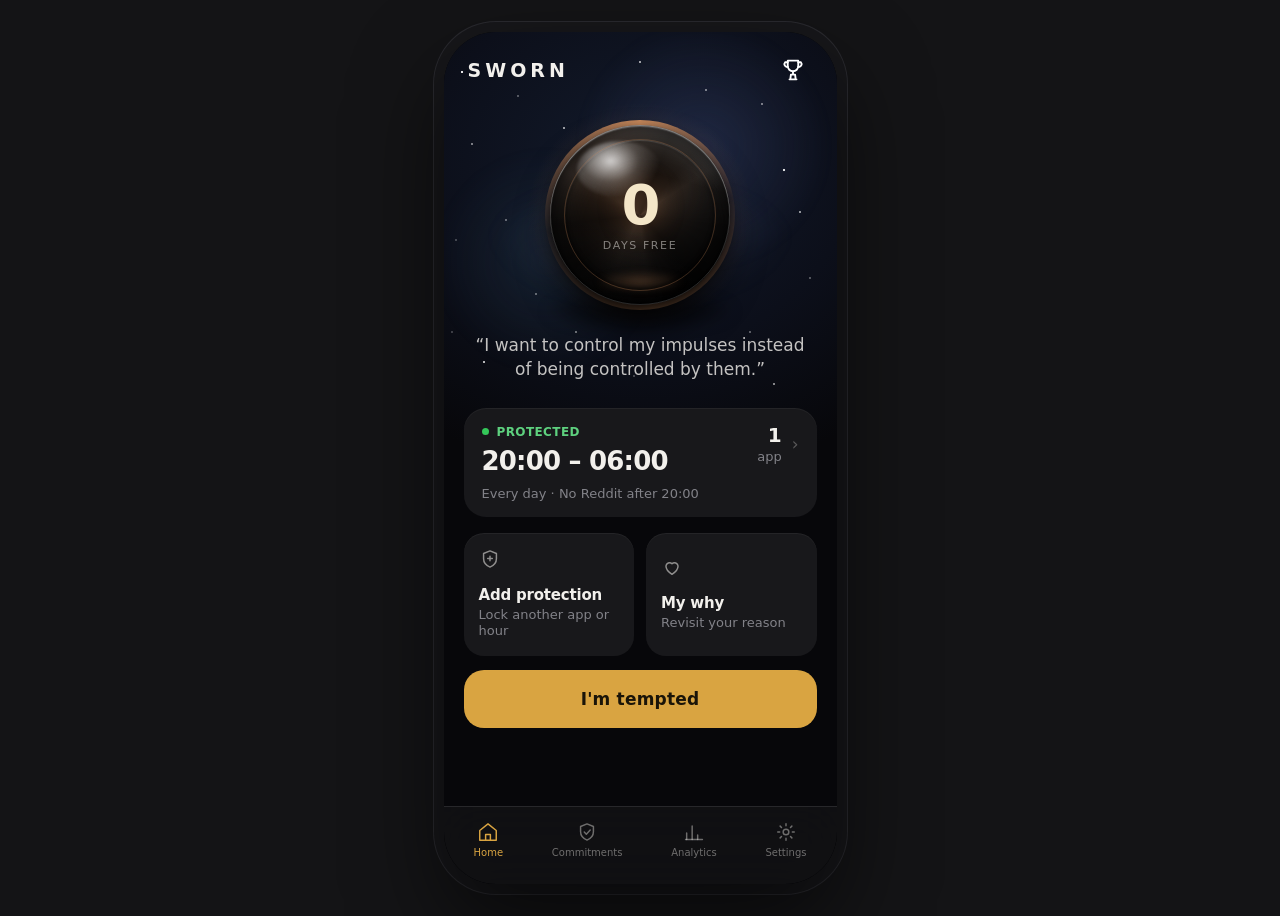
==== commit 5d2153fa: "Fix the publish audit: every blocker, every finding, name+age gone The blockers. "I'm alright now" f" ====
--- a/home.html
+++ b/home.html
@@ -21,7 +21,13 @@
 <script src="behavior.js"></script>
 <script src="why.js"></script>
 <!-- DEBUG builds only; stripped from the Release bundle. -->
-<script src="dev.js"></script>
+<script>
+/* dev.js is stripped from Release bundles; only ask for it when the debug
+   flag says it exists, so shipped builds never log a failed load. */
+if (window.__swornDebug === true || /[?&]debug=1\b/.test(location.search)) {
+  document.write('<script src="dev.js"><\/script>');
+}
+</script>
 <script src="home.js"></script>
 </body>
 </html>
--- a/styles.css
+++ b/styles.css
@@ -384,6 +384,92 @@
 .opt.is-on .opt__label { color: var(--ink); }
 .opt.is-on .opt__n { background: var(--ink); color: #0a0a0b; }
 
+/* The sheet grammar from the app's Commitments page: rows that expand in
+   place, like editing an alarm. */
+.tile {
+  display: block;
+  width: 100%;
+  padding: 17px 18px;
+  border-radius: 18px;
+  background: var(--card);
+  box-shadow: inset 0 1px 0 rgba(255, 255, 255, .05);
+  border: 0;
+  font-family: inherit;
+  font-size: 14.5px;
+  color: var(--ink);
+  text-align: left;
+}
+button.tile { cursor: pointer; -webkit-appearance: none; appearance: none; }
+
+.tile--row { display: flex; align-items: center; justify-content: space-between; }
+
+.tile__value { display: flex; align-items: center; gap: 8px; font-size: 14.5px; color: rgba(242, 240, 236, .55); }
+.tile__chev { color: rgba(242, 240, 236, .35); transition: transform .2s ease; }
+.tile--row.is-on .tile__chev { transform: rotate(90deg); }
+
+/* An expanded row's editor, joined to the row above it. */
+.tile--sub {
+  margin-top: 6px;
+  padding: 6px 8px;
+  background: #141417;
+}
+
+.time-input {
+  display: block;
+  width: 100%;
+  padding: 12px 10px;
+  border: 0;
+  background: none;
+  color: var(--ink);
+  font-family: inherit;
+  font-size: 17px;
+  color-scheme: dark;
+  outline: none;
+}
+
+.nights { margin-top: 14px; display: flex; justify-content: space-between; gap: 6px; }
+
+.night {
+  width: 38px;
+  height: 38px;
+  border-radius: 50%;
+  display: flex;
+  align-items: center;
+  justify-content: center;
+  cursor: pointer;
+  font-family: inherit;
+  font-size: 12.5px;
+  font-weight: 700;
+  background: transparent;
+  border: 1px solid rgba(255, 255, 255, .16);
+  color: rgba(242, 240, 236, .5);
+  padding: 0;
+  -webkit-appearance: none;
+  appearance: none;
+}
+.night.is-on { background: rgba(242, 240, 236, .9); border-color: rgba(242, 240, 236, .9); color: #0f0f11; }
+
+.cta-hold {
+  position: relative;
+  overflow: hidden;
+  -webkit-touch-callout: none;
+  -webkit-user-select: none;
+  user-select: none;
+}
+
+.cta-hold__fill {
+  position: absolute;
+  inset: 0;
+  background: #fff;
+  transform: scaleX(0);
+  transform-origin: left center;
+  transition: transform .18s ease;
+  pointer-events: none;
+}
+.cta-hold.is-holding .cta-hold__fill { transform: scaleX(1); transition: transform .9s linear; }
+
+.cta-hold__label { position: relative; }
+
 .skip {
   margin-top: auto;
   width: 100%;
@@ -484,20 +570,9 @@
   gap: 10px;
 }
 
-.bar-you {
-  width: 86px;
-  height: 152px;
-  border-radius: 16px;
-  background: var(--gold);
-  display: flex;
-  justify-content: center;
-  padding-top: 12px;
-  font-size: 25px;
-  font-weight: 600;
-  color: #1a1408;
-}
-
-.bar-avg {
+/* Both columns share one 152px track, and each fill's height is set inline
+   from the computed value, so the chart is drawn to scale. */
+.bar-track {
   width: 86px;
   height: 152px;
   border-radius: 16px;
@@ -507,12 +582,24 @@
   align-items: flex-end;
 }
 
+.bar-you {
+  width: 100%;
+  min-height: 52px;
+  border-radius: 15px;
+  background: var(--gold);
+  display: flex;
+  justify-content: center;
+  padding-top: 12px;
+  font-size: 25px;
+  font-weight: 600;
+  color: #1a1408;
+}
+
 .bar-avg__fill {
   width: 100%;
-  height: 95px;
+  min-height: 48px;
   border-radius: 15px;
   background: rgba(255, 255, 255, .16);
-  border: 0;
   display: flex;
   justify-content: center;
   padding-top: 10px;
@@ -805,58 +892,43 @@
 
 .paywall { top: calc(10px + var(--safe-top)); }
 
-.planday {
-  padding: 16px 18px;
-  border-radius: 20px;
-  background: rgba(255, 255, 255, .04);
-  border: 0;
-}
-
-.sheet {
-  position: absolute;
-  left: 0;
-  right: 0;
-  bottom: 0;
-  /* Grows with the home indicator so the CTA is never sat on. */
-  height: calc(342px + var(--safe-bottom));
-  border-radius: 30px 30px 0 0;
-  background: #f6f2ea;
-  color: #141310;
-  padding: 22px 22px max(24px, var(--safe-bottom));
-  box-shadow: 0 -20px 50px rgba(0, 0, 0, .5);
-}
-
-.sale {
-  margin-top: 14px;
-  padding: 12px 16px;
-  border-radius: 14px;
-  background: rgba(200, 147, 58, .12);
-  display: flex;
-  align-items: center;
-  justify-content: space-between;
-  font-size: 13.5px;
-  font-weight: 700;
-  color: #8a5f1c;
-}
+/* The graph draws itself left to right; the marks land once it has. */
+.path-draw {
+  stroke-dasharray: 1;
+  stroke-dashoffset: 1;
+  animation: path-draw 1.7s ease-out forwards;
+}
+@keyframes path-draw { to { stroke-dashoffset: 0; } }
+
+.path-pop {
+  opacity: 0;
+  animation: path-pop .45s ease-out 1.7s forwards;
+}
+@keyframes path-pop { to { opacity: 1; } }
 
 .plan {
   margin-top: 11px;
+  width: 100%;
   padding: 15px 16px;
   border-radius: 16px;
   cursor: pointer;
   display: flex;
   align-items: center;
   justify-content: space-between;
-  background: #fff;
-  border: 1.6px solid #e2dcd0;
-}
-.plan.is-on { border-color: #8a5f1c; }
+  background: var(--card);
+  border: 1.6px solid rgba(255, 255, 255, .1);
+  font-family: inherit;
+  color: var(--ink);
+  -webkit-appearance: none;
+  appearance: none;
+}
+.plan.is-on { border-color: #e7bc6a; background: var(--card-on); }
 
 .plan__radio {
   width: 22px;
   height: 22px;
   border-radius: 50%;
-  border: 1.6px solid #c4bdaf;
+  border: 1.6px solid rgba(255, 255, 255, .3);
   display: flex;
   align-items: center;
   justify-content: center;
@@ -867,16 +939,10 @@
   border-radius: 50%;
   background: transparent;
 }
-.plan.is-on .plan__radio { border-color: #8a5f1c; }
-.plan.is-on .plan__radio i { background: #8a5f1c; }
-
-.plan__note { margin-top: 2px; font-size: 12px; color: #7c766c; }
-
-.cta--dark {
-  background: #141310;
-  color: var(--ink);
-}
-.cta--dark:hover { filter: brightness(1.4); }
+.plan.is-on .plan__radio { border-color: #e7bc6a; }
+.plan.is-on .plan__radio i { background: #e7bc6a; }
+
+.plan__note { margin-top: 2px; font-size: 12px; color: rgba(242, 240, 236, .45); }
 
 /* ---------------------------------------------------------------- commitment arc */
 
--- a/home.css
+++ b/home.css
@@ -251,8 +251,8 @@
 
 .seal-wrap {
   position: relative;
-  margin-top: 26px;
-  padding-top: 30px;
+  margin-top: 12px;
+  padding-top: 18px;
   display: flex;
   flex-direction: column;
   align-items: center;
@@ -399,7 +399,7 @@
 
 .vow {
   position: relative;
-  margin-top: 34px;
+  margin-top: 24px;
   padding: 0 30px;
   font-size: 17px;
   font-weight: 400;
@@ -1454,8 +1454,8 @@
 
 /* The wordmark becomes a greeting once we know who they are. */
 .apphead__mark--greet {
-  font-size: 17px;
-  font-weight: 600;
+  font-size: 20px;
+  font-weight: 650;
   letter-spacing: -.2px;
   text-transform: none;
   max-width: 260px;
@@ -1529,3 +1529,18 @@
 }
 
 .row--static { cursor: default; }
+
+/* Short phones (SE class): tighten the column so the whole home tab,
+   I'm tempted included, fits without scrolling. */
+@media (max-height: 700px) {
+  .apphead { padding-top: 10px; }
+  .seal { width: 138px; height: 138px; }
+  .seal__big { font-size: 34px; }
+  .seal-wrap { margin-top: 6px; padding-top: 8px; }
+  .vow { margin-top: 12px; font-size: 15px; }
+  .card.prot { padding: 14px 16px; }
+  .actions { margin-top: 10px; }
+  .action { padding: 11px 13px 12px; }
+  .action__sub { display: none; }
+  .tempted { padding: 14px; }
+}
